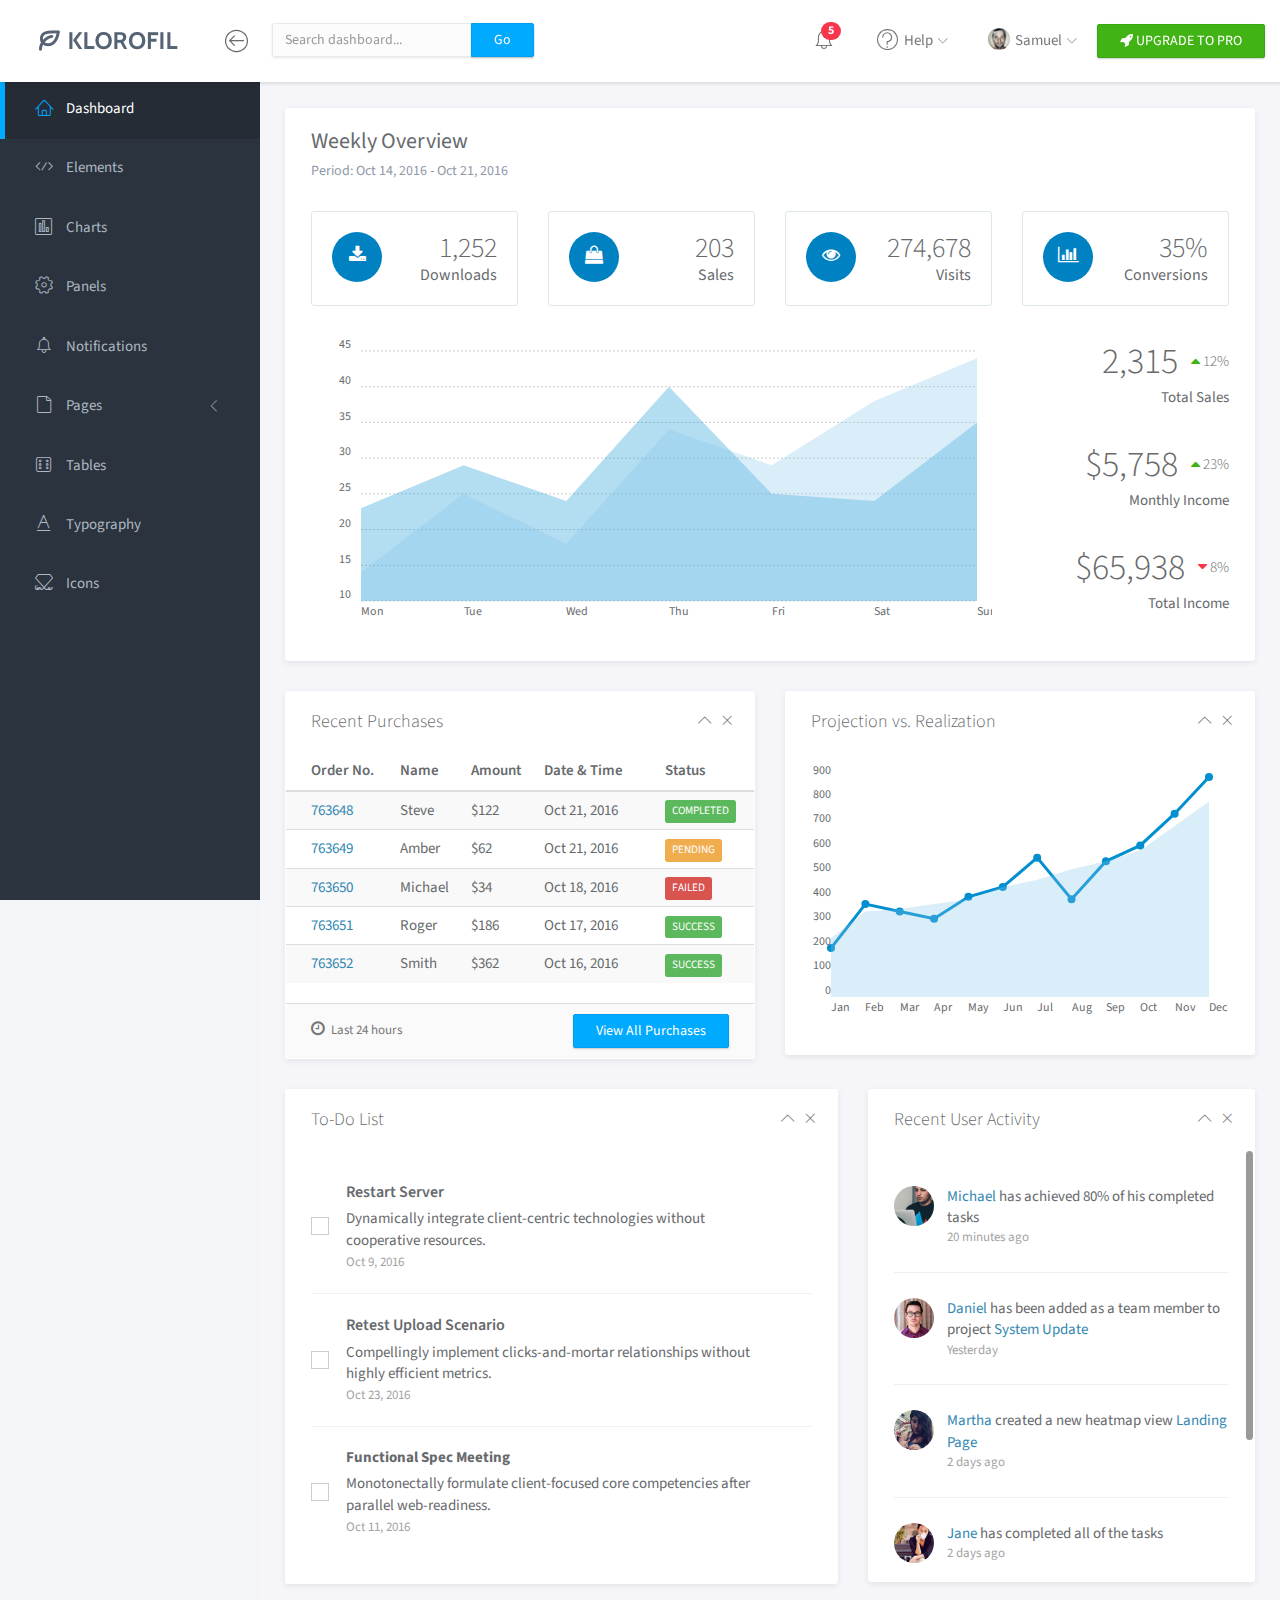
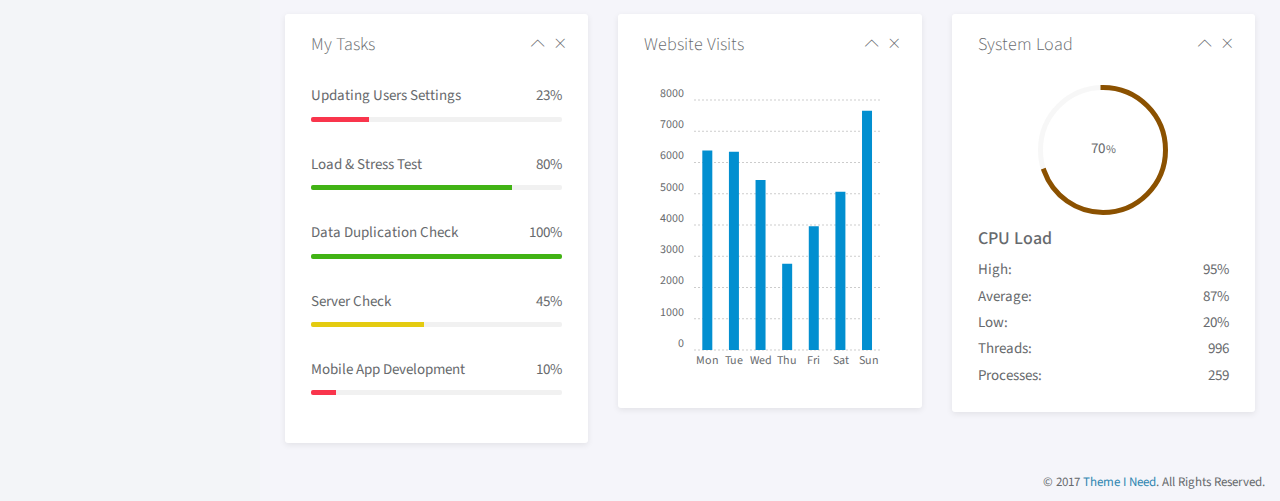
==== template/index.html @ 356d22fd "first commit" ====
<!doctype html>
<html lang="en">

<head>
	<title>Dashboard | Klorofil - Free Bootstrap Dashboard Template</title>
	<meta charset="utf-8">
	<meta http-equiv="X-UA-Compatible" content="IE=edge,chrome=1">
	<meta name="viewport" content="width=device-width, initial-scale=1.0, maximum-scale=1.0, user-scalable=0">
	<!-- VENDOR CSS -->
	<link rel="stylesheet" href="assets/vendor/bootstrap/css/bootstrap.min.css">
	<link rel="stylesheet" href="assets/vendor/font-awesome/css/font-awesome.min.css">
	<link rel="stylesheet" href="assets/vendor/linearicons/style.css">
	<link rel="stylesheet" href="assets/vendor/chartist/css/chartist-custom.css">
	<!-- MAIN CSS -->
	<link rel="stylesheet" href="assets/css/main.css">
	<!-- FOR DEMO PURPOSES ONLY. You should remove this in your project -->
	<link rel="stylesheet" href="assets/css/demo.css">
	<!-- GOOGLE FONTS -->
	<link href="https://fonts.googleapis.com/css?family=Source+Sans+Pro:300,400,600,700" rel="stylesheet">
	<!-- ICONS -->
	<link rel="apple-touch-icon" sizes="76x76" href="assets/img/apple-icon.png">
	<link rel="icon" type="image/png" sizes="96x96" href="assets/img/favicon.png">
</head>

<body>
	<!-- WRAPPER -->
	<div id="wrapper">
		<!-- NAVBAR -->
		<nav class="navbar navbar-default navbar-fixed-top">
			<div class="brand">
				<a href="index.html"><img src="assets/img/logo-dark.png" alt="Klorofil Logo" class="img-responsive logo"></a>
			</div>
			<div class="container-fluid">
				<div class="navbar-btn">
					<button type="button" class="btn-toggle-fullwidth"><i class="lnr lnr-arrow-left-circle"></i></button>
				</div>
				<form class="navbar-form navbar-left">
					<div class="input-group">
						<input type="text" value="" class="form-control" placeholder="Search dashboard...">
						<span class="input-group-btn"><button type="button" class="btn btn-primary">Go</button></span>
					</div>
				</form>
				<div class="navbar-btn navbar-btn-right">
					<a class="btn btn-success update-pro" href="https://www.themeineed.com/downloads/klorofil-pro-bootstrap-admin-dashboard-template/?utm_source=klorofil&utm_medium=template&utm_campaign=KlorofilPro" title="Upgrade to Pro" target="_blank"><i class="fa fa-rocket"></i> <span>UPGRADE TO PRO</span></a>
				</div>
				<div id="navbar-menu">
					<ul class="nav navbar-nav navbar-right">
						<li class="dropdown">
							<a href="#" class="dropdown-toggle icon-menu" data-toggle="dropdown">
								<i class="lnr lnr-alarm"></i>
								<span class="badge bg-danger">5</span>
							</a>
							<ul class="dropdown-menu notifications">
								<li><a href="#" class="notification-item"><span class="dot bg-warning"></span>System space is almost full</a></li>
								<li><a href="#" class="notification-item"><span class="dot bg-danger"></span>You have 9 unfinished tasks</a></li>
								<li><a href="#" class="notification-item"><span class="dot bg-success"></span>Monthly report is available</a></li>
								<li><a href="#" class="notification-item"><span class="dot bg-warning"></span>Weekly meeting in 1 hour</a></li>
								<li><a href="#" class="notification-item"><span class="dot bg-success"></span>Your request has been approved</a></li>
								<li><a href="#" class="more">See all notifications</a></li>
							</ul>
						</li>
						<li class="dropdown">
							<a href="#" class="dropdown-toggle" data-toggle="dropdown"><i class="lnr lnr-question-circle"></i> <span>Help</span> <i class="icon-submenu lnr lnr-chevron-down"></i></a>
							<ul class="dropdown-menu">
								<li><a href="#">Basic Use</a></li>
								<li><a href="#">Working With Data</a></li>
								<li><a href="#">Security</a></li>
								<li><a href="#">Troubleshooting</a></li>
							</ul>
						</li>
						<li class="dropdown">
							<a href="#" class="dropdown-toggle" data-toggle="dropdown"><img src="assets/img/user.png" class="img-circle" alt="Avatar"> <span>Samuel</span> <i class="icon-submenu lnr lnr-chevron-down"></i></a>
							<ul class="dropdown-menu">
								<li><a href="#"><i class="lnr lnr-user"></i> <span>My Profile</span></a></li>
								<li><a href="#"><i class="lnr lnr-envelope"></i> <span>Message</span></a></li>
								<li><a href="#"><i class="lnr lnr-cog"></i> <span>Settings</span></a></li>
								<li><a href="#"><i class="lnr lnr-exit"></i> <span>Logout</span></a></li>
							</ul>
						</li>
						<!-- <li>
							<a class="update-pro" href="https://www.themeineed.com/downloads/klorofil-pro-bootstrap-admin-dashboard-template/?utm_source=klorofil&utm_medium=template&utm_campaign=KlorofilPro" title="Upgrade to Pro" target="_blank"><i class="fa fa-rocket"></i> <span>UPGRADE TO PRO</span></a>
						</li> -->
					</ul>
				</div>
			</div>
		</nav>
		<!-- END NAVBAR -->
		<!-- LEFT SIDEBAR -->
		<div id="sidebar-nav" class="sidebar">
			<div class="sidebar-scroll">
				<nav>
					<ul class="nav">
						<li><a href="index.html" class="active"><i class="lnr lnr-home"></i> <span>Dashboard</span></a></li>
						<li><a href="elements.html" class=""><i class="lnr lnr-code"></i> <span>Elements</span></a></li>
						<li><a href="charts.html" class=""><i class="lnr lnr-chart-bars"></i> <span>Charts</span></a></li>
						<li><a href="panels.html" class=""><i class="lnr lnr-cog"></i> <span>Panels</span></a></li>
						<li><a href="notifications.html" class=""><i class="lnr lnr-alarm"></i> <span>Notifications</span></a></li>
						<li>
							<a href="#subPages" data-toggle="collapse" class="collapsed"><i class="lnr lnr-file-empty"></i> <span>Pages</span> <i class="icon-submenu lnr lnr-chevron-left"></i></a>
							<div id="subPages" class="collapse ">
								<ul class="nav">
									<li><a href="page-profile.html" class="">Profile</a></li>
									<li><a href="page-login.html" class="">Login</a></li>
									<li><a href="page-lockscreen.html" class="">Lockscreen</a></li>
								</ul>
							</div>
						</li>
						<li><a href="tables.html" class=""><i class="lnr lnr-dice"></i> <span>Tables</span></a></li>
						<li><a href="typography.html" class=""><i class="lnr lnr-text-format"></i> <span>Typography</span></a></li>
						<li><a href="icons.html" class=""><i class="lnr lnr-linearicons"></i> <span>Icons</span></a></li>
					</ul>
				</nav>
			</div>
		</div>
		<!-- END LEFT SIDEBAR -->
		<!-- MAIN -->
		<div class="main">
			<!-- MAIN CONTENT -->
			<div class="main-content">
				<div class="container-fluid">
					<!-- OVERVIEW -->
					<div class="panel panel-headline">
						<div class="panel-heading">
							<h3 class="panel-title">Weekly Overview</h3>
							<p class="panel-subtitle">Period: Oct 14, 2016 - Oct 21, 2016</p>
						</div>
						<div class="panel-body">
							<div class="row">
								<div class="col-md-3">
									<div class="metric">
										<span class="icon"><i class="fa fa-download"></i></span>
										<p>
											<span class="number">1,252</span>
											<span class="title">Downloads</span>
										</p>
									</div>
								</div>
								<div class="col-md-3">
									<div class="metric">
										<span class="icon"><i class="fa fa-shopping-bag"></i></span>
										<p>
											<span class="number">203</span>
											<span class="title">Sales</span>
										</p>
									</div>
								</div>
								<div class="col-md-3">
									<div class="metric">
										<span class="icon"><i class="fa fa-eye"></i></span>
										<p>
											<span class="number">274,678</span>
											<span class="title">Visits</span>
										</p>
									</div>
								</div>
								<div class="col-md-3">
									<div class="metric">
										<span class="icon"><i class="fa fa-bar-chart"></i></span>
										<p>
											<span class="number">35%</span>
											<span class="title">Conversions</span>
										</p>
									</div>
								</div>
							</div>
							<div class="row">
								<div class="col-md-9">
									<div id="headline-chart" class="ct-chart"></div>
								</div>
								<div class="col-md-3">
									<div class="weekly-summary text-right">
										<span class="number">2,315</span> <span class="percentage"><i class="fa fa-caret-up text-success"></i> 12%</span>
										<span class="info-label">Total Sales</span>
									</div>
									<div class="weekly-summary text-right">
										<span class="number">$5,758</span> <span class="percentage"><i class="fa fa-caret-up text-success"></i> 23%</span>
										<span class="info-label">Monthly Income</span>
									</div>
									<div class="weekly-summary text-right">
										<span class="number">$65,938</span> <span class="percentage"><i class="fa fa-caret-down text-danger"></i> 8%</span>
										<span class="info-label">Total Income</span>
									</div>
								</div>
							</div>
						</div>
					</div>
					<!-- END OVERVIEW -->
					<div class="row">
						<div class="col-md-6">
							<!-- RECENT PURCHASES -->
							<div class="panel">
								<div class="panel-heading">
									<h3 class="panel-title">Recent Purchases</h3>
									<div class="right">
										<button type="button" class="btn-toggle-collapse"><i class="lnr lnr-chevron-up"></i></button>
										<button type="button" class="btn-remove"><i class="lnr lnr-cross"></i></button>
									</div>
								</div>
								<div class="panel-body no-padding">
									<table class="table table-striped">
										<thead>
											<tr>
												<th>Order No.</th>
												<th>Name</th>
												<th>Amount</th>
												<th>Date &amp; Time</th>
												<th>Status</th>
											</tr>
										</thead>
										<tbody>
											<tr>
												<td><a href="#">763648</a></td>
												<td>Steve</td>
												<td>$122</td>
												<td>Oct 21, 2016</td>
												<td><span class="label label-success">COMPLETED</span></td>
											</tr>
											<tr>
												<td><a href="#">763649</a></td>
												<td>Amber</td>
												<td>$62</td>
												<td>Oct 21, 2016</td>
												<td><span class="label label-warning">PENDING</span></td>
											</tr>
											<tr>
												<td><a href="#">763650</a></td>
												<td>Michael</td>
												<td>$34</td>
												<td>Oct 18, 2016</td>
												<td><span class="label label-danger">FAILED</span></td>
											</tr>
											<tr>
												<td><a href="#">763651</a></td>
												<td>Roger</td>
												<td>$186</td>
												<td>Oct 17, 2016</td>
												<td><span class="label label-success">SUCCESS</span></td>
											</tr>
											<tr>
												<td><a href="#">763652</a></td>
												<td>Smith</td>
												<td>$362</td>
												<td>Oct 16, 2016</td>
												<td><span class="label label-success">SUCCESS</span></td>
											</tr>
										</tbody>
									</table>
								</div>
								<div class="panel-footer">
									<div class="row">
										<div class="col-md-6"><span class="panel-note"><i class="fa fa-clock-o"></i> Last 24 hours</span></div>
										<div class="col-md-6 text-right"><a href="#" class="btn btn-primary">View All Purchases</a></div>
									</div>
								</div>
							</div>
							<!-- END RECENT PURCHASES -->
						</div>
						<div class="col-md-6">
							<!-- MULTI CHARTS -->
							<div class="panel">
								<div class="panel-heading">
									<h3 class="panel-title">Projection vs. Realization</h3>
									<div class="right">
										<button type="button" class="btn-toggle-collapse"><i class="lnr lnr-chevron-up"></i></button>
										<button type="button" class="btn-remove"><i class="lnr lnr-cross"></i></button>
									</div>
								</div>
								<div class="panel-body">
									<div id="visits-trends-chart" class="ct-chart"></div>
								</div>
							</div>
							<!-- END MULTI CHARTS -->
						</div>
					</div>
					<div class="row">
						<div class="col-md-7">
							<!-- TODO LIST -->
							<div class="panel">
								<div class="panel-heading">
									<h3 class="panel-title">To-Do List</h3>
									<div class="right">
										<button type="button" class="btn-toggle-collapse"><i class="lnr lnr-chevron-up"></i></button>
										<button type="button" class="btn-remove"><i class="lnr lnr-cross"></i></button>
									</div>
								</div>
								<div class="panel-body">
									<ul class="list-unstyled todo-list">
										<li>
											<label class="control-inline fancy-checkbox">
												<input type="checkbox"><span></span>
											</label>
											<p>
												<span class="title">Restart Server</span>
												<span class="short-description">Dynamically integrate client-centric technologies without cooperative resources.</span>
												<span class="date">Oct 9, 2016</span>
											</p>
											<div class="controls">
												<a href="#"><i class="icon-software icon-software-pencil"></i></a> <a href="#"><i class="icon-arrows icon-arrows-circle-remove"></i></a>
											</div>
										</li>
										<li>
											<label class="control-inline fancy-checkbox">
												<input type="checkbox"><span></span>
											</label>
											<p>
												<span class="title">Retest Upload Scenario</span>
												<span class="short-description">Compellingly implement clicks-and-mortar relationships without highly efficient metrics.</span>
												<span class="date">Oct 23, 2016</span>
											</p>
											<div class="controls">
												<a href="#"><i class="icon-software icon-software-pencil"></i></a> <a href="#"><i class="icon-arrows icon-arrows-circle-remove"></i></a>
											</div>
										</li>
										<li>
											<label class="control-inline fancy-checkbox">
												<input type="checkbox"><span></span>
											</label>
											<p>
												<strong>Functional Spec Meeting</strong>
												<span class="short-description">Monotonectally formulate client-focused core competencies after parallel web-readiness.</span>
												<span class="date">Oct 11, 2016</span>
											</p>
											<div class="controls">
												<a href="#"><i class="icon-software icon-software-pencil"></i></a> <a href="#"><i class="icon-arrows icon-arrows-circle-remove"></i></a>
											</div>
										</li>
									</ul>
								</div>
							</div>
							<!-- END TODO LIST -->
						</div>
						<div class="col-md-5">
							<!-- TIMELINE -->
							<div class="panel panel-scrolling">
								<div class="panel-heading">
									<h3 class="panel-title">Recent User Activity</h3>
									<div class="right">
										<button type="button" class="btn-toggle-collapse"><i class="lnr lnr-chevron-up"></i></button>
										<button type="button" class="btn-remove"><i class="lnr lnr-cross"></i></button>
									</div>
								</div>
								<div class="panel-body">
									<ul class="list-unstyled activity-list">
										<li>
											<img src="assets/img/user1.png" alt="Avatar" class="img-circle pull-left avatar">
											<p><a href="#">Michael</a> has achieved 80% of his completed tasks <span class="timestamp">20 minutes ago</span></p>
										</li>
										<li>
											<img src="assets/img/user2.png" alt="Avatar" class="img-circle pull-left avatar">
											<p><a href="#">Daniel</a> has been added as a team member to project <a href="#">System Update</a> <span class="timestamp">Yesterday</span></p>
										</li>
										<li>
											<img src="assets/img/user3.png" alt="Avatar" class="img-circle pull-left avatar">
											<p><a href="#">Martha</a> created a new heatmap view <a href="#">Landing Page</a> <span class="timestamp">2 days ago</span></p>
										</li>
										<li>
											<img src="assets/img/user4.png" alt="Avatar" class="img-circle pull-left avatar">
											<p><a href="#">Jane</a> has completed all of the tasks <span class="timestamp">2 days ago</span></p>
										</li>
										<li>
											<img src="assets/img/user5.png" alt="Avatar" class="img-circle pull-left avatar">
											<p><a href="#">Jason</a> started a discussion about <a href="#">Weekly Meeting</a> <span class="timestamp">3 days ago</span></p>
										</li>
									</ul>
									<button type="button" class="btn btn-primary btn-bottom center-block">Load More</button>
								</div>
							</div>
							<!-- END TIMELINE -->
						</div>
					</div>
					<div class="row">
						<div class="col-md-4">
							<!-- TASKS -->
							<div class="panel">
								<div class="panel-heading">
									<h3 class="panel-title">My Tasks</h3>
									<div class="right">
										<button type="button" class="btn-toggle-collapse"><i class="lnr lnr-chevron-up"></i></button>
										<button type="button" class="btn-remove"><i class="lnr lnr-cross"></i></button>
									</div>
								</div>
								<div class="panel-body">
									<ul class="list-unstyled task-list">
										<li>
											<p>Updating Users Settings <span class="label-percent">23%</span></p>
											<div class="progress progress-xs">
												<div class="progress-bar progress-bar-danger" role="progressbar" aria-valuenow="23" aria-valuemin="0" aria-valuemax="100" style="width:23%">
													<span class="sr-only">23% Complete</span>
												</div>
											</div>
										</li>
										<li>
											<p>Load &amp; Stress Test <span class="label-percent">80%</span></p>
											<div class="progress progress-xs">
												<div class="progress-bar progress-bar-success" role="progressbar" aria-valuenow="80" aria-valuemin="0" aria-valuemax="100" style="width: 80%">
													<span class="sr-only">80% Complete</span>
												</div>
											</div>
										</li>
										<li>
											<p>Data Duplication Check <span class="label-percent">100%</span></p>
											<div class="progress progress-xs">
												<div class="progress-bar progress-bar-success" role="progressbar" aria-valuenow="100" aria-valuemin="0" aria-valuemax="100" style="width: 100%">
													<span class="sr-only">Success</span>
												</div>
											</div>
										</li>
										<li>
											<p>Server Check <span class="label-percent">45%</span></p>
											<div class="progress progress-xs">
												<div class="progress-bar progress-bar-warning" role="progressbar" aria-valuenow="45" aria-valuemin="0" aria-valuemax="100" style="width: 45%">
													<span class="sr-only">45% Complete</span>
												</div>
											</div>
										</li>
										<li>
											<p>Mobile App Development <span class="label-percent">10%</span></p>
											<div class="progress progress-xs">
												<div class="progress-bar progress-bar-danger" role="progressbar" aria-valuenow="10" aria-valuemin="0" aria-valuemax="100" style="width: 10%">
													<span class="sr-only">10% Complete</span>
												</div>
											</div>
										</li>
									</ul>
								</div>
							</div>
							<!-- END TASKS -->
						</div>
						<div class="col-md-4">
							<!-- VISIT CHART -->
							<div class="panel">
								<div class="panel-heading">
									<h3 class="panel-title">Website Visits</h3>
									<div class="right">
										<button type="button" class="btn-toggle-collapse"><i class="lnr lnr-chevron-up"></i></button>
										<button type="button" class="btn-remove"><i class="lnr lnr-cross"></i></button>
									</div>
								</div>
								<div class="panel-body">
									<div id="visits-chart" class="ct-chart"></div>
								</div>
							</div>
							<!-- END VISIT CHART -->
						</div>
						<div class="col-md-4">
							<!-- REALTIME CHART -->
							<div class="panel">
								<div class="panel-heading">
									<h3 class="panel-title">System Load</h3>
									<div class="right">
										<button type="button" class="btn-toggle-collapse"><i class="lnr lnr-chevron-up"></i></button>
										<button type="button" class="btn-remove"><i class="lnr lnr-cross"></i></button>
									</div>
								</div>
								<div class="panel-body">
									<div id="system-load" class="easy-pie-chart" data-percent="70">
										<span class="percent">70</span>
									</div>
									<h4>CPU Load</h4>
									<ul class="list-unstyled list-justify">
										<li>High: <span>95%</span></li>
										<li>Average: <span>87%</span></li>
										<li>Low: <span>20%</span></li>
										<li>Threads: <span>996</span></li>
										<li>Processes: <span>259</span></li>
									</ul>
								</div>
							</div>
							<!-- END REALTIME CHART -->
						</div>
					</div>
				</div>
			</div>
			<!-- END MAIN CONTENT -->
		</div>
		<!-- END MAIN -->
		<div class="clearfix"></div>
		<footer>
			<div class="container-fluid">
				<p class="copyright">&copy; 2017 <a href="https://www.themeineed.com" target="_blank">Theme I Need</a>. All Rights Reserved.</p>
			</div>
		</footer>
	</div>
	<!-- END WRAPPER -->
	<!-- Javascript -->
	<script src="assets/vendor/jquery/jquery.min.js"></script>
	<script src="assets/vendor/bootstrap/js/bootstrap.min.js"></script>
	<script src="assets/vendor/jquery-slimscroll/jquery.slimscroll.min.js"></script>
	<script src="assets/vendor/jquery.easy-pie-chart/jquery.easypiechart.min.js"></script>
	<script src="assets/vendor/chartist/js/chartist.min.js"></script>
	<script src="assets/scripts/klorofil-common.js"></script>
	<script>
	$(function() {
		var data, options;

		// headline charts
		data = {
			labels: ['Mon', 'Tue', 'Wed', 'Thu', 'Fri', 'Sat', 'Sun'],
			series: [
				[23, 29, 24, 40, 25, 24, 35],
				[14, 25, 18, 34, 29, 38, 44],
			]
		};

		options = {
			height: 300,
			showArea: true,
			showLine: false,
			showPoint: false,
			fullWidth: true,
			axisX: {
				showGrid: false
			},
			lineSmooth: false,
		};

		new Chartist.Line('#headline-chart', data, options);


		// visits trend charts
		data = {
			labels: ['Jan', 'Feb', 'Mar', 'Apr', 'May', 'Jun', 'Jul', 'Aug', 'Sep', 'Oct', 'Nov', 'Dec'],
			series: [{
				name: 'series-real',
				data: [200, 380, 350, 320, 410, 450, 570, 400, 555, 620, 750, 900],
			}, {
				name: 'series-projection',
				data: [240, 350, 360, 380, 400, 450, 480, 523, 555, 600, 700, 800],
			}]
		};

		options = {
			fullWidth: true,
			lineSmooth: false,
			height: "270px",
			low: 0,
			high: 'auto',
			series: {
				'series-projection': {
					showArea: true,
					showPoint: false,
					showLine: false
				},
			},
			axisX: {
				showGrid: false,

			},
			axisY: {
				showGrid: false,
				onlyInteger: true,
				offset: 0,
			},
			chartPadding: {
				left: 20,
				right: 20
			}
		};

		new Chartist.Line('#visits-trends-chart', data, options);


		// visits chart
		data = {
			labels: ['Mon', 'Tue', 'Wed', 'Thu', 'Fri', 'Sat', 'Sun'],
			series: [
				[6384, 6342, 5437, 2764, 3958, 5068, 7654]
			]
		};

		options = {
			height: 300,
			axisX: {
				showGrid: false
			},
		};

		new Chartist.Bar('#visits-chart', data, options);


		// real-time pie chart
		var sysLoad = $('#system-load').easyPieChart({
			size: 130,
			barColor: function(percent) {
				return "rgb(" + Math.round(200 * percent / 100) + ", " + Math.round(200 * (1.1 - percent / 100)) + ", 0)";
			},
			trackColor: 'rgba(245, 245, 245, 0.8)',
			scaleColor: false,
			lineWidth: 5,
			lineCap: "square",
			animate: 800
		});

		var updateInterval = 3000; // in milliseconds

		setInterval(function() {
			var randomVal;
			randomVal = getRandomInt(0, 100);

			sysLoad.data('easyPieChart').update(randomVal);
			sysLoad.find('.percent').text(randomVal);
		}, updateInterval);

		function getRandomInt(min, max) {
			return Math.floor(Math.random() * (max - min + 1)) + min;
		}

	});
	</script>
</body>

</html>
---- template/assets/vendor/linearicons/style.css ----
@font-face {
	font-family: 'Linearicons-Free';
	src:url('fonts/Linearicons-Free.eot?w118d');
	src:url('fonts/Linearicons-Free.eot?#iefixw118d') format('embedded-opentype'),
		url('fonts/Linearicons-Free.woff2?w118d') format('woff2'),
		url('fonts/Linearicons-Free.woff?w118d') format('woff'),
		url('fonts/Linearicons-Free.ttf?w118d') format('truetype'),
		url('fonts/Linearicons-Free.svg?w118d#Linearicons-Free') format('svg');
	font-weight: normal;
	font-style: normal;
}

.lnr {
	font-family: 'Linearicons-Free';
	speak: none;
	font-style: normal;
	font-weight: normal;
	font-variant: normal;
	text-transform: none;
	line-height: 1;

	/* Better Font Rendering =========== */
	-webkit-font-smoothing: antialiased;
	-moz-osx-font-smoothing: grayscale;
}

.lnr-home:before {
	content: "\e800";
}
.lnr-apartment:before {
	content: "\e801";
}
.lnr-pencil:before {
	content: "\e802";
}
.lnr-magic-wand:before {
	content: "\e803";
}
.lnr-drop:before {
	content: "\e804";
}
.lnr-lighter:before {
	content: "\e805";
}
.lnr-poop:before {
	content: "\e806";
}
.lnr-sun:before {
	content: "\e807";
}
.lnr-moon:before {
	content: "\e808";
}
.lnr-cloud:before {
	content: "\e809";
}
.lnr-cloud-upload:before {
	content: "\e80a";
}
.lnr-cloud-download:before {
	content: "\e80b";
}
.lnr-cloud-sync:before {
	content: "\e80c";
}
.lnr-cloud-check:before {
	content: "\e80d";
}
.lnr-database:before {
	content: "\e80e";
}
.lnr-lock:before {
	content: "\e80f";
}
.lnr-cog:before {
	content: "\e810";
}
.lnr-trash:before {
	content: "\e811";
}
.lnr-dice:before {
	content: "\e812";
}
.lnr-heart:before {
	content: "\e813";
}
.lnr-star:before {
	content: "\e814";
}
.lnr-star-half:before {
	content: "\e815";
}
.lnr-star-empty:before {
	content: "\e816";
}
.lnr-flag:before {
	content: "\e817";
}
.lnr-envelope:before {
	content: "\e818";
}
.lnr-paperclip:before {
	content: "\e819";
}
.lnr-inbox:before {
	content: "\e81a";
}
.lnr-eye:before {
	content: "\e81b";
}
.lnr-printer:before {
	content: "\e81c";
}
.lnr-file-empty:before {
	content: "\e81d";
}
.lnr-file-add:before {
	content: "\e81e";
}
.lnr-enter:before {
	content: "\e81f";
}
.lnr-exit:before {
	content: "\e820";
}
.lnr-graduation-hat:before {
	content: "\e821";
}
.lnr-license:before {
	content: "\e822";
}
.lnr-music-note:before {
	content: "\e823";
}
.lnr-film-play:before {
	content: "\e824";
}
.lnr-camera-video:before {
	content: "\e825";
}
.lnr-camera:before {
	content: "\e826";
}
.lnr-picture:before {
	content: "\e827";
}
.lnr-book:before {
	content: "\e828";
}
.lnr-bookmark:before {
	content: "\e829";
}
.lnr-user:before {
	content: "\e82a";
}
.lnr-users:before {
	content: "\e82b";
}
.lnr-shirt:before {
	content: "\e82c";
}
.lnr-store:before {
	content: "\e82d";
}
.lnr-cart:before {
	content: "\e82e";
}
.lnr-tag:before {
	content: "\e82f";
}
.lnr-phone-handset:before {
	content: "\e830";
}
.lnr-phone:before {
	content: "\e831";
}
.lnr-pushpin:before {
	content: "\e832";
}
.lnr-map-marker:before {
	content: "\e833";
}
.lnr-map:before {
	content: "\e834";
}
.lnr-location:before {
	content: "\e835";
}
.lnr-calendar-full:before {
	content: "\e836";
}
.lnr-keyboard:before {
	content: "\e837";
}
.lnr-spell-check:before {
	content: "\e838";
}
.lnr-screen:before {
	content: "\e839";
}
.lnr-smartphone:before {
	content: "\e83a";
}
.lnr-tablet:before {
	content: "\e83b";
}
.lnr-laptop:before {
	content: "\e83c";
}
.lnr-laptop-phone:before {
	content: "\e83d";
}
.lnr-power-switch:before {
	content: "\e83e";
}
.lnr-bubble:before {
	content: "\e83f";
}
.lnr-heart-pulse:before {
	content: "\e840";
}
.lnr-construction:before {
	content: "\e841";
}
.lnr-pie-chart:before {
	content: "\e842";
}
.lnr-chart-bars:before {
	content: "\e843";
}
.lnr-gift:before {
	content: "\e844";
}
.lnr-diamond:before {
	content: "\e845";
}
.lnr-linearicons:before {
	content: "\e846";
}
.lnr-dinner:before {
	content: "\e847";
}
.lnr-coffee-cup:before {
	content: "\e848";
}
.lnr-leaf:before {
	content: "\e849";
}
.lnr-paw:before {
	content: "\e84a";
}
.lnr-rocket:before {
	content: "\e84b";
}
.lnr-briefcase:before {
	content: "\e84c";
}
.lnr-bus:before {
	content: "\e84d";
}
.lnr-car:before {
	content: "\e84e";
}
.lnr-train:before {
	content: "\e84f";
}
.lnr-bicycle:before {
	content: "\e850";
}
.lnr-wheelchair:before {
	content: "\e851";
}
.lnr-select:before {
	content: "\e852";
}
.lnr-earth:before {
	content: "\e853";
}
.lnr-smile:before {
	content: "\e854";
}
.lnr-sad:before {
	content: "\e855";
}
.lnr-neutral:before {
	content: "\e856";
}
.lnr-mustache:before {
	content: "\e857";
}
.lnr-alarm:before {
	content: "\e858";
}
.lnr-bullhorn:before {
	content: "\e859";
}
.lnr-volume-high:before {
	content: "\e85a";
}
.lnr-volume-medium:before {
	content: "\e85b";
}
.lnr-volume-low:before {
	content: "\e85c";
}
.lnr-volume:before {
	content: "\e85d";
}
.lnr-mic:before {
	content: "\e85e";
}
.lnr-hourglass:before {
	content: "\e85f";
}
.lnr-undo:before {
	content: "\e860";
}
.lnr-redo:before {
	content: "\e861";
}
.lnr-sync:before {
	content: "\e862";
}
.lnr-history:before {
	content: "\e863";
}
.lnr-clock:before {
	content: "\e864";
}
.lnr-download:before {
	content: "\e865";
}
.lnr-upload:before {
	content: "\e866";
}
.lnr-enter-down:before {
	content: "\e867";
}
.lnr-exit-up:before {
	content: "\e868";
}
.lnr-bug:before {
	content: "\e869";
}
.lnr-code:before {
	content: "\e86a";
}
.lnr-link:before {
	content: "\e86b";
}
.lnr-unlink:before {
	content: "\e86c";
}
.lnr-thumbs-up:before {
	content: "\e86d";
}
.lnr-thumbs-down:before {
	content: "\e86e";
}
.lnr-magnifier:before {
	content: "\e86f";
}
.lnr-cross:before {
	content: "\e870";
}
.lnr-menu:before {
	content: "\e871";
}
.lnr-list:before {
	content: "\e872";
}
.lnr-chevron-up:before {
	content: "\e873";
}
.lnr-chevron-down:before {
	content: "\e874";
}
.lnr-chevron-left:before {
	content: "\e875";
}
.lnr-chevron-right:before {
	content: "\e876";
}
.lnr-arrow-up:before {
	content: "\e877";
}
.lnr-arrow-down:before {
	content: "\e878";
}
.lnr-arrow-left:before {
	content: "\e879";
}
.lnr-arrow-right:before {
	content: "\e87a";
}
.lnr-move:before {
	content: "\e87b";
}
.lnr-warning:before {
	content: "\e87c";
}
.lnr-question-circle:before {
	content: "\e87d";
}
.lnr-menu-circle:before {
	content: "\e87e";
}
.lnr-checkmark-circle:before {
	content: "\e87f";
}
.lnr-cross-circle:before {
	content: "\e880";
}
.lnr-plus-circle:before {
	content: "\e881";
}
.lnr-circle-minus:before {
	content: "\e882";
}
.lnr-arrow-up-circle:before {
	content: "\e883";
}
.lnr-arrow-down-circle:before {
	content: "\e884";
}
.lnr-arrow-left-circle:before {
	content: "\e885";
}
.lnr-arrow-right-circle:before {
	content: "\e886";
}
.lnr-chevron-up-circle:before {
	content: "\e887";
}
.lnr-chevron-down-circle:before {
	content: "\e888";
}
.lnr-chevron-left-circle:before {
	content: "\e889";
}
.lnr-chevron-right-circle:before {
	content: "\e88a";
}
.lnr-crop:before {
	content: "\e88b";
}
.lnr-frame-expand:before {
	content: "\e88c";
}
.lnr-frame-contract:before {
	content: "\e88d";
}
.lnr-layers:before {
	content: "\e88e";
}
.lnr-funnel:before {
	content: "\e88f";
}
.lnr-text-format:before {
	content: "\e890";
}
.lnr-text-format-remove:before {
	content: "\e891";
}
.lnr-text-size:before {
	content: "\e892";
}
.lnr-bold:before {
	content: "\e893";
}
.lnr-italic:before {
	content: "\e894";
}
.lnr-underline:before {
	content: "\e895";
}
.lnr-strikethrough:before {
	content: "\e896";
}
.lnr-highlight:before {
	content: "\e897";
}
.lnr-text-align-left:before {
	content: "\e898";
}
.lnr-text-align-center:before {
	content: "\e899";
}
.lnr-text-align-right:before {
	content: "\e89a";
}
.lnr-text-align-justify:before {
	content: "\e89b";
}
.lnr-line-spacing:before {
	content: "\e89c";
}
.lnr-indent-increase:before {
	content: "\e89d";
}
.lnr-indent-decrease:before {
	content: "\e89e";
}
.lnr-pilcrow:before {
	content: "\e89f";
}
.lnr-direction-ltr:before {
	content: "\e8a0";
}
.lnr-direction-rtl:before {
	content: "\e8a1";
}
.lnr-page-break:before {
	content: "\e8a2";
}
.lnr-sort-alpha-asc:before {
	content: "\e8a3";
}
.lnr-sort-amount-asc:before {
	content: "\e8a4";
}
.lnr-hand:before {
	content: "\e8a5";
}
.lnr-pointer-up:before {
	content: "\e8a6";
}
.lnr-pointer-right:before {
	content: "\e8a7";
}
.lnr-pointer-down:before {
	content: "\e8a8";
}
.lnr-pointer-left:before {
	content: "\e8a9";
}
---- template/assets/vendor/chartist/css/chartist-custom.css ----
.ct-label {
  fill: #676a6d;
  color: #676a6d;
  font-size: 1.2rem;
  line-height: 1; }

.ct-chart-line .ct-label,
.ct-chart-bar .ct-label {
  display: block;
  display: -webkit-box;
  display: -moz-box;
  display: -ms-flexbox;
  display: -webkit-flex;
  display: flex; }

.ct-chart-pie .ct-label,
.ct-chart-donut .ct-label {
  dominant-baseline: central; }

.ct-label.ct-horizontal.ct-start {
  -webkit-box-align: flex-end;
  -webkit-align-items: flex-end;
  -ms-flex-align: flex-end;
  align-items: flex-end;
  -webkit-box-pack: flex-start;
  -webkit-justify-content: flex-start;
  -ms-flex-pack: flex-start;
  justify-content: flex-start;
  text-align: left;
  text-anchor: start; }

.ct-label.ct-horizontal.ct-end {
  -webkit-box-align: flex-start;
  -webkit-align-items: flex-start;
  -ms-flex-align: flex-start;
  align-items: flex-start;
  -webkit-box-pack: flex-start;
  -webkit-justify-content: flex-start;
  -ms-flex-pack: flex-start;
  justify-content: flex-start;
  text-align: left;
  text-anchor: start; }

.ct-label.ct-vertical.ct-start {
  -webkit-box-align: flex-end;
  -webkit-align-items: flex-end;
  -ms-flex-align: flex-end;
  align-items: flex-end;
  -webkit-box-pack: flex-end;
  -webkit-justify-content: flex-end;
  -ms-flex-pack: flex-end;
  justify-content: flex-end;
  text-align: right;
  text-anchor: end; }

.ct-label.ct-vertical.ct-end {
  -webkit-box-align: flex-end;
  -webkit-align-items: flex-end;
  -ms-flex-align: flex-end;
  align-items: flex-end;
  -webkit-box-pack: flex-start;
  -webkit-justify-content: flex-start;
  -ms-flex-pack: flex-start;
  justify-content: flex-start;
  text-align: left;
  text-anchor: start; }

.ct-chart-bar .ct-label.ct-horizontal.ct-start {
  -webkit-box-align: flex-end;
  -webkit-align-items: flex-end;
  -ms-flex-align: flex-end;
  align-items: flex-end;
  -webkit-box-pack: center;
  -webkit-justify-content: center;
  -ms-flex-pack: center;
  justify-content: center;
  text-align: center;
  text-anchor: start; }

.ct-chart-bar .ct-label.ct-horizontal.ct-end {
  -webkit-box-align: flex-start;
  -webkit-align-items: flex-start;
  -ms-flex-align: flex-start;
  align-items: flex-start;
  -webkit-box-pack: center;
  -webkit-justify-content: center;
  -ms-flex-pack: center;
  justify-content: center;
  text-align: center;
  text-anchor: start; }

.ct-chart-bar.ct-horizontal-bars .ct-label.ct-horizontal.ct-start {
  -webkit-box-align: flex-end;
  -webkit-align-items: flex-end;
  -ms-flex-align: flex-end;
  align-items: flex-end;
  -webkit-box-pack: flex-start;
  -webkit-justify-content: flex-start;
  -ms-flex-pack: flex-start;
  justify-content: flex-start;
  text-align: left;
  text-anchor: start; }

.ct-chart-bar.ct-horizontal-bars .ct-label.ct-horizontal.ct-end {
  -webkit-box-align: flex-start;
  -webkit-align-items: flex-start;
  -ms-flex-align: flex-start;
  align-items: flex-start;
  -webkit-box-pack: flex-start;
  -webkit-justify-content: flex-start;
  -ms-flex-pack: flex-start;
  justify-content: flex-start;
  text-align: left;
  text-anchor: start; }

.ct-chart-bar.ct-horizontal-bars .ct-label.ct-vertical.ct-start {
  -webkit-box-align: center;
  -webkit-align-items: center;
  -ms-flex-align: center;
  align-items: center;
  -webkit-box-pack: flex-end;
  -webkit-justify-content: flex-end;
  -ms-flex-pack: flex-end;
  justify-content: flex-end;
  text-align: right;
  text-anchor: end; }

.ct-chart-bar.ct-horizontal-bars .ct-label.ct-vertical.ct-end {
  -webkit-box-align: center;
  -webkit-align-items: center;
  -ms-flex-align: center;
  align-items: center;
  -webkit-box-pack: flex-start;
  -webkit-justify-content: flex-start;
  -ms-flex-pack: flex-start;
  justify-content: flex-start;
  text-align: left;
  text-anchor: end; }

.ct-grid {
  stroke: rgba(0, 0, 0, 0.2);
  stroke-width: 1px;
  stroke-dasharray: 2px; }

.ct-grid-background {
  fill: none; }

.ct-point {
  stroke-width: 8px;
  stroke-linecap: round; }

.ct-line {
  fill: none;
  stroke-width: 3px; }

.ct-area {
  stroke: none;
  fill-opacity: 0.3; }

.ct-bar {
  fill: none;
  stroke-width: 10px; }

.ct-slice-donut {
  fill: none;
  stroke-width: 60px; }

.ct-series-a .ct-point, .ct-series-a .ct-line, .ct-series-a .ct-bar, .ct-series-a .ct-slice-donut {
  stroke: #028fd0; }

.ct-series-a .ct-slice-pie, .ct-series-a .ct-area {
  fill: #028fd0; }

.ct-series-b .ct-point, .ct-series-b .ct-line, .ct-series-b .ct-bar, .ct-series-b .ct-slice-donut {
  stroke: #83c6ea; }

.ct-series-b .ct-slice-pie, .ct-series-b .ct-area {
  fill: #83c6ea; }

.ct-series-c .ct-point, .ct-series-c .ct-line, .ct-series-c .ct-bar, .ct-series-c .ct-slice-donut {
  stroke: #f4c63d; }

.ct-series-c .ct-slice-pie, .ct-series-c .ct-area {
  fill: #f4c63d; }

.ct-series-d .ct-point, .ct-series-d .ct-line, .ct-series-d .ct-bar, .ct-series-d .ct-slice-donut {
  stroke: #d17905; }

.ct-series-d .ct-slice-pie, .ct-series-d .ct-area {
  fill: #d17905; }

.ct-series-e .ct-point, .ct-series-e .ct-line, .ct-series-e .ct-bar, .ct-series-e .ct-slice-donut {
  stroke: #453d3f; }

.ct-series-e .ct-slice-pie, .ct-series-e .ct-area {
  fill: #453d3f; }

.ct-series-f .ct-point, .ct-series-f .ct-line, .ct-series-f .ct-bar, .ct-series-f .ct-slice-donut {
  stroke: #59922b; }

.ct-series-f .ct-slice-pie, .ct-series-f .ct-area {
  fill: #59922b; }

.ct-series-g .ct-point, .ct-series-g .ct-line, .ct-series-g .ct-bar, .ct-series-g .ct-slice-donut {
  stroke: #0544d3; }

.ct-series-g .ct-slice-pie, .ct-series-g .ct-area {
  fill: #0544d3; }

.ct-series-h .ct-point, .ct-series-h .ct-line, .ct-series-h .ct-bar, .ct-series-h .ct-slice-donut {
  stroke: #6b0392; }

.ct-series-h .ct-slice-pie, .ct-series-h .ct-area {
  fill: #6b0392; }

.ct-series-i .ct-point, .ct-series-i .ct-line, .ct-series-i .ct-bar, .ct-series-i .ct-slice-donut {
  stroke: #f05b4f; }

.ct-series-i .ct-slice-pie, .ct-series-i .ct-area {
  fill: #f05b4f; }

.ct-series-j .ct-point, .ct-series-j .ct-line, .ct-series-j .ct-bar, .ct-series-j .ct-slice-donut {
  stroke: #dda458; }

.ct-series-j .ct-slice-pie, .ct-series-j .ct-area {
  fill: #dda458; }

.ct-series-k .ct-point, .ct-series-k .ct-line, .ct-series-k .ct-bar, .ct-series-k .ct-slice-donut {
  stroke: #eacf7d; }

.ct-series-k .ct-slice-pie, .ct-series-k .ct-area {
  fill: #eacf7d; }

.ct-series-l .ct-point, .ct-series-l .ct-line, .ct-series-l .ct-bar, .ct-series-l .ct-slice-donut {
  stroke: #86797d; }

.ct-series-l .ct-slice-pie, .ct-series-l .ct-area {
  fill: #86797d; }

.ct-series-m .ct-point, .ct-series-m .ct-line, .ct-series-m .ct-bar, .ct-series-m .ct-slice-donut {
  stroke: #b2c326; }

.ct-series-m .ct-slice-pie, .ct-series-m .ct-area {
  fill: #b2c326; }

.ct-series-n .ct-point, .ct-series-n .ct-line, .ct-series-n .ct-bar, .ct-series-n .ct-slice-donut {
  stroke: #6188e2; }

.ct-series-n .ct-slice-pie, .ct-series-n .ct-area {
  fill: #6188e2; }

.ct-series-o .ct-point, .ct-series-o .ct-line, .ct-series-o .ct-bar, .ct-series-o .ct-slice-donut {
  stroke: #a748ca; }

.ct-series-o .ct-slice-pie, .ct-series-o .ct-area {
  fill: #a748ca; }

.ct-square {
  display: block;
  position: relative;
  width: 100%; }
  .ct-square:before {
    display: block;
    float: left;
    content: "";
    width: 0;
    height: 0;
    padding-bottom: 100%; }
  .ct-square:after {
    content: "";
    display: table;
    clear: both; }
  .ct-square > svg {
    display: block;
    position: absolute;
    top: 0;
    left: 0; }

.ct-minor-second {
  display: block;
  position: relative;
  width: 100%; }
  .ct-minor-second:before {
    display: block;
    float: left;
    content: "";
    width: 0;
    height: 0;
    padding-bottom: 93.75%; }
  .ct-minor-second:after {
    content: "";
    display: table;
    clear: both; }
  .ct-minor-second > svg {
    display: block;
    position: absolute;
    top: 0;
    left: 0; }

.ct-major-second {
  display: block;
  position: relative;
  width: 100%; }
  .ct-major-second:before {
    display: block;
    float: left;
    content: "";
    width: 0;
    height: 0;
    padding-bottom: 88.8888888889%; }
  .ct-major-second:after {
    content: "";
    display: table;
    clear: both; }
  .ct-major-second > svg {
    display: block;
    position: absolute;
    top: 0;
    left: 0; }

.ct-minor-third {
  display: block;
  position: relative;
  width: 100%; }
  .ct-minor-third:before {
    display: block;
    float: left;
    content: "";
    width: 0;
    height: 0;
    padding-bottom: 83.3333333333%; }
  .ct-minor-third:after {
    content: "";
    display: table;
    clear: both; }
  .ct-minor-third > svg {
    display: block;
    position: absolute;
    top: 0;
    left: 0; }

.ct-major-third {
  display: block;
  position: relative;
  width: 100%; }
  .ct-major-third:before {
    display: block;
    float: left;
    content: "";
    width: 0;
    height: 0;
    padding-bottom: 80%; }
  .ct-major-third:after {
    content: "";
    display: table;
    clear: both; }
  .ct-major-third > svg {
    display: block;
    position: absolute;
    top: 0;
    left: 0; }

.ct-perfect-fourth {
  display: block;
  position: relative;
  width: 100%; }
  .ct-perfect-fourth:before {
    display: block;
    float: left;
    content: "";
    width: 0;
    height: 0;
    padding-bottom: 75%; }
  .ct-perfect-fourth:after {
    content: "";
    display: table;
    clear: both; }
  .ct-perfect-fourth > svg {
    display: block;
    position: absolute;
    top: 0;
    left: 0; }

.ct-perfect-fifth {
  display: block;
  position: relative;
  width: 100%; }
  .ct-perfect-fifth:before {
    display: block;
    float: left;
    content: "";
    width: 0;
    height: 0;
    padding-bottom: 66.6666666667%; }
  .ct-perfect-fifth:after {
    content: "";
    display: table;
    clear: both; }
  .ct-perfect-fifth > svg {
    display: block;
    position: absolute;
    top: 0;
    left: 0; }

.ct-minor-sixth {
  display: block;
  position: relative;
  width: 100%; }
  .ct-minor-sixth:before {
    display: block;
    float: left;
    content: "";
    width: 0;
    height: 0;
    padding-bottom: 62.5%; }
  .ct-minor-sixth:after {
    content: "";
    display: table;
    clear: both; }
  .ct-minor-sixth > svg {
    display: block;
    position: absolute;
    top: 0;
    left: 0; }

.ct-golden-section {
  display: block;
  position: relative;
  width: 100%; }
  .ct-golden-section:before {
    display: block;
    float: left;
    content: "";
    width: 0;
    height: 0;
    padding-bottom: 61.804697157%; }
  .ct-golden-section:after {
    content: "";
    display: table;
    clear: both; }
  .ct-golden-section > svg {
    display: block;
    position: absolute;
    top: 0;
    left: 0; }

.ct-major-sixth {
  display: block;
  position: relative;
  width: 100%; }
  .ct-major-sixth:before {
    display: block;
    float: left;
    content: "";
    width: 0;
    height: 0;
    padding-bottom: 60%; }
  .ct-major-sixth:after {
    content: "";
    display: table;
    clear: both; }
  .ct-major-sixth > svg {
    display: block;
    position: absolute;
    top: 0;
    left: 0; }

.ct-minor-seventh {
  display: block;
  position: relative;
  width: 100%; }
  .ct-minor-seventh:before {
    display: block;
    float: left;
    content: "";
    width: 0;
    height: 0;
    padding-bottom: 56.25%; }
  .ct-minor-seventh:after {
    content: "";
    display: table;
    clear: both; }
  .ct-minor-seventh > svg {
    display: block;
    position: absolute;
    top: 0;
    left: 0; }

.ct-major-seventh {
  display: block;
  position: relative;
  width: 100%; }
  .ct-major-seventh:before {
    display: block;
    float: left;
    content: "";
    width: 0;
    height: 0;
    padding-bottom: 53.3333333333%; }
  .ct-major-seventh:after {
    content: "";
    display: table;
    clear: both; }
  .ct-major-seventh > svg {
    display: block;
    position: absolute;
    top: 0;
    left: 0; }

.ct-octave {
  display: block;
  position: relative;
  width: 100%; }
  .ct-octave:before {
    display: block;
    float: left;
    content: "";
    width: 0;
    height: 0;
    padding-bottom: 50%; }
  .ct-octave:after {
    content: "";
    display: table;
    clear: both; }
  .ct-octave > svg {
    display: block;
    position: absolute;
    top: 0;
    left: 0; }

.ct-major-tenth {
  display: block;
  position: relative;
  width: 100%; }
  .ct-major-tenth:before {
    display: block;
    float: left;
    content: "";
    width: 0;
    height: 0;
    padding-bottom: 40%; }
  .ct-major-tenth:after {
    content: "";
    display: table;
    clear: both; }
  .ct-major-tenth > svg {
    display: block;
    position: absolute;
    top: 0;
    left: 0; }

.ct-major-eleventh {
  display: block;
  position: relative;
  width: 100%; }
  .ct-major-eleventh:before {
    display: block;
    float: left;
    content: "";
    width: 0;
    height: 0;
    padding-bottom: 37.5%; }
  .ct-major-eleventh:after {
    content: "";
    display: table;
    clear: both; }
  .ct-major-eleventh > svg {
    display: block;
    position: absolute;
    top: 0;
    left: 0; }

.ct-major-twelfth {
  display: block;
  position: relative;
  width: 100%; }
  .ct-major-twelfth:before {
    display: block;
    float: left;
    content: "";
    width: 0;
    height: 0;
    padding-bottom: 33.3333333333%; }
  .ct-major-twelfth:after {
    content: "";
    display: table;
    clear: both; }
  .ct-major-twelfth > svg {
    display: block;
    position: absolute;
    top: 0;
    left: 0; }

.ct-double-octave {
  display: block;
  position: relative;
  width: 100%; }
  .ct-double-octave:before {
    display: block;
    float: left;
    content: "";
    width: 0;
    height: 0;
    padding-bottom: 25%; }
  .ct-double-octave:after {
    content: "";
    display: table;
    clear: both; }
  .ct-double-octave > svg {
    display: block;
    position: absolute;
    top: 0;
    left: 0; }

/*# sourceMappingURL=chartist-custom.css.map */
---- template/assets/css/main.css ----
/*	
*	############################################################################################
*	
*	KLOROFIL - Free Bootstrap Dashboard Template
*	---------------------------------------------------------------------
*
*	Version: 	2.0
*	Author: 	The Develovers
*	Website: 	https://www.themeineed.com/
*	Copyright: 	Copyright 2016 The Develovers
*	License: 	Creative Common Attribution 4.0 https://creativecommons.org/licenses/by/4.0/
*	
*	############################################################################################
*/
/********************
 * GENERAL STYLES
 ********************/
html {
  position: relative;
  min-height: 100%; }

body {
  background-color: #F3F5F8;
  font-family: "Source Sans Pro", sans-serif;
  font-size: 15px;
  color: #676a6d; }

a {
  color: #3287B2; }
  a:hover, a:focus {
    color: #3b98c8;
    text-decoration: none; }

th {
  font-weight: 600; }

.page-title {
  margin-top: 0;
  margin-bottom: 30px;
  font-weight: 300; }

footer {
  position: absolute;
  bottom: 0;
  right: 0;
  padding-top: 15px;
  padding-bottom: 10px; }

.copyright {
  margin-bottom: 0;
  text-align: right;
  font-size: 13px; }
  @media screen and (max-width: 767px) {
    .copyright {
      text-align: center;
      position: relative !important; } }

/********************
 * LAYOUT
 ********************/
#wrapper .sidebar {
  -webkit-transition: all 0.3s ease-in-out;
  -moz-transition: all 0.3s ease-in-out;
  -ms-transition: all 0.3s ease-in-out;
  -o-transition: all 0.3s ease-in-out;
  transition: all 0.3s ease-in-out;
  width: 260px;
  height: 100%;
  float: left;
  background-color: #2B333E;
  position: fixed;
  left: 0; }

#wrapper .main {
  -webkit-transition: all 0.3s ease-in-out;
  -moz-transition: all 0.3s ease-in-out;
  -ms-transition: all 0.3s ease-in-out;
  -o-transition: all 0.3s ease-in-out;
  transition: all 0.3s ease-in-out;
  width: calc(100% - 260px);
  left: 0;
  position: relative;
  float: right;
  background-color: #f5f5fa; }

#wrapper #sidebar-nav,
#wrapper .main {
  padding-top: 80px; }

@media screen and (max-width: 767px) {
  #wrapper #sidebar-nav,
  #wrapper .main {
    padding-top: 130px; } }

.layout-fullwidth #wrapper .sidebar {
  left: -260px; }

.layout-fullwidth #wrapper .main {
  width: 100%; }

.layout-fullwidth #wrapper .navbar {
  left: 0 !important; }

.layout-fullwidth #wrapper .btn-toggle-fullwidth {
  color: #00AAFF; }

.offcanvas-active #wrapper .sidebar {
  left: 0; }

.offcanvas-active #wrapper .main {
  width: 100%;
  position: relative;
  left: 260px; }

@media screen and (max-width: 1024px) {
  #wrapper .sidebar {
    left: -260px; }
  #wrapper .main {
    width: 100%; }
  #wrapper .navbar {
    left: 0 !important; }
  #wrapper .btn-toggle-fullwidth {
    color: #00AAFF; }
  .btn-toggle-minified {
    display: none; } }

.main-content {
  padding: 28px 10px; }

.navbar + .main-content {
  padding: 105px 0 28px 5px; }
  @media screen and (max-width: 767px) {
    .navbar + .main-content {
      padding-top: 155px; } }

html.fullscreen-bg,
html.fullscreen-bg body,
html.fullscreen-bg #wrapper {
  height: 100%; }

.vertical-align-wrap {
  position: absolute;
  width: 100%;
  height: 100%;
  display: table; }

.vertical-align-middle {
  display: table-cell;
  vertical-align: middle; }

/********************
 * TOP NAVIGATION
 ********************/
.navbar-default {
  -webkit-transition: all 0.3s ease-in-out;
  -moz-transition: all 0.3s ease-in-out;
  -ms-transition: all 0.3s ease-in-out;
  -o-transition: all 0.3s ease-in-out;
  transition: all 0.3s ease-in-out;
  -moz-box-shadow: 1px 2px 3px rgba(0, 0, 0, 0.1);
  -webkit-box-shadow: 1px 2px 3px rgba(0, 0, 0, 0.1);
  box-shadow: 1px 2px 3px rgba(0, 0, 0, 0.1);
  -webkit-border-radius: 0;
  -moz-border-radius: 0;
  border-radius: 0;
  padding: 0;
  margin: 0;
  border: none;
  background-color: #fff; }
  .navbar-default .navbar-nav > .open > a, .navbar-default .navbar-nav > .open > a:hover, .navbar-default .navbar-nav > .open > a:focus {
    background-color: #fafafa; }
  .navbar-default .navbar-toggle, .navbar-default .navbar-toggle:hover, .navbar-default .navbar-toggle:focus {
    background-color: #f8f8f8; }
  .navbar-default .brand {
    float: left;
    padding: 30px 39px;
    background-color: #fff; }
  @media screen and (max-width: 1024px) {
    .navbar-default .brand {
      padding-left: 30px;
      padding-right: 15px; } }
  @media screen and (max-width: 992px) {
    .navbar-default .brand {
      display: none; } }
  @media screen and (max-width: 640px) {
    .navbar-default #navbar-menu {
      float: right; } }

.navbar-btn {
  float: left;
  padding: 16px 0; }
  .navbar-btn button {
    font-size: 24px;
    padding: 4px 8px;
    line-height: .7;
    border: none;
    background: none;
    outline: none; }
  @media screen and (max-width: 640px) {
    .navbar-btn {
      padding-left: 0; } }

.navbar-btn-right {
  float: right; }

.navbar-form {
  padding: 15px;
  border: 0; }
  .navbar-form input[type="text"] {
    min-width: 200px; }
  @media screen and (max-width: 767px) {
    .navbar-form {
      float: left;
      width: 70%;
      margin-left: 5px;
      margin-right: 5px;
      padding-left: 0;
      padding-right: 0; }
      .navbar-form .input-group {
        width: 70%; }
      .navbar-form input[type="text"] {
        min-width: 150px; } }
  @media screen and (max-width: 640px) {
    .navbar-form {
      display: none; } }

.navbar-nav .icon-menu {
  display: inline-block;
  vertical-align: middle;
  *vertical-align: auto;
  *zoom: 1;
  *display: inline;
  padding-top: 28px;
  padding-bottom: 28px;
  position: relative; }
  .navbar-nav .icon-menu .badge {
    position: absolute;
    top: 22px;
    right: 16px; }

.navbar-nav > li > a {
  padding: 28px 20px; }
  .navbar-nav > li > a > i {
    font-size: 22px;
    margin-right: 2px;
    vertical-align: middle; }
    .navbar-nav > li > a > i.icon-submenu {
      margin-left: 2px;
      margin-right: 0;
      font-size: 10px;
      position: relative;
      top: 2px; }
  .navbar-nav > li > a > span {
    position: relative;
    top: 2px; }
  .navbar-nav > li > a img {
    width: 22px;
    margin-right: 2px; }

.navbar-nav > li > .dropdown-menu {
  padding: 0;
  min-width: 200px; }

.navbar-nav .dropdown-menu {
  border-top: 2px solid #ACB0B5; }

.navbar-nav .dropdown-menu > li > a {
  padding: 10px 20px; }
  .navbar-nav .dropdown-menu > li > a:hover, .navbar-nav .dropdown-menu > li > a:focus {
    background-color: #fafafa; }
  .navbar-nav .dropdown-menu > li > a span,
  .navbar-nav .dropdown-menu > li > a i {
    vertical-align: middle; }

@media screen and (min-width: 768px) {
  .navbar-nav.navbar-right {
    margin-right: 0; } }

@media screen and (max-width: 767px) {
  .navbar-nav {
    width: 100%;
    margin: 0; }
    .navbar-nav > li {
      display: table-cell;
      width: 1%;
      position: inherit;
      text-align: center; }
    .navbar-nav > li > a {
      padding: 15px 20px; }
      .navbar-nav > li > a span:not(.badge),
      .navbar-nav > li > a .icon-submenu {
        display: none; }
    .navbar-nav .open .dropdown-menu {
      -moz-box-shadow: 0 2px 6px rgba(0, 0, 0, 0.08);
      -webkit-box-shadow: 0 2px 6px rgba(0, 0, 0, 0.08);
      box-shadow: 0 2px 6px rgba(0, 0, 0, 0.08);
      position: absolute;
      width: 100%;
      margin-top: 3px;
      background-color: #fff; }
    .navbar-nav .open .dropdown-menu > li > a {
      padding: 10px 15px; }
    .navbar-nav .icon-menu {
      padding-top: 15px;
      padding-bottom: 15px; }
      .navbar-nav .icon-menu .badge {
        top: 10px;
        right: 15px; } }

.navbar-toggle {
  padding: 5px 8px;
  margin: 20px 15px 20px 0; }
  .navbar-toggle .icon-nav {
    font-size: 24px; }

.notification-item .dot {
  -webkit-border-radius: 50%;
  -moz-border-radius: 50%;
  border-radius: 50%;
  display: inline-block;
  vertical-align: middle;
  *vertical-align: auto;
  *zoom: 1;
  *display: inline;
  width: 10px;
  height: 10px;
  content: '';
  margin-right: 8px; }

ul.notifications > li {
  border-bottom: 1px solid #F0F0F0; }
  ul.notifications > li:last-child {
    border-bottom: none; }
  ul.notifications > li > .more {
    padding-top: 12px;
    padding-bottom: 12px;
    text-align: center;
    text-decoration: underline;
    font-weight: 600; }
    ul.notifications > li > .more:hover, ul.notifications > li > .more:focus {
      text-decoration: none; }

.dropdown-menu {
  -moz-box-shadow: 0 2px 6px rgba(0, 0, 0, 0.08);
  -webkit-box-shadow: 0 2px 6px rgba(0, 0, 0, 0.08);
  box-shadow: 0 2px 6px rgba(0, 0, 0, 0.08);
  border-color: #eaeaea; }
  .dropdown-menu > li > a {
    color: #676a6d; }
  .dropdown-menu > li i {
    margin-right: 6px; }
  .dropdown-menu .active > a, .dropdown-menu .active > a:focus, .dropdown-menu .active > a:hover {
    background-color: #00AAFF; }
  .dropdown-menu > .disabled > a, .dropdown-menu > .disabled > a:focus, .dropdown-menu > .disabled > a:hover {
    color: #a3a3a3; }

/********************
 * SIDEBAR NAVIGATION
 ********************/
.sidebar {
  z-index: 9; }
  .sidebar .nav > li > a {
    padding: 18px 30px;
    color: #AEB7C2;
    border-left: 5px solid transparent; }
    .sidebar .nav > li > a:hover, .sidebar .nav > li > a:focus, .sidebar .nav > li > a.active {
      color: #fff;
      background-color: transparent; }
      .sidebar .nav > li > a:hover i, .sidebar .nav > li > a:focus i, .sidebar .nav > li > a.active i {
        color: #00AAFF; }
    .sidebar .nav > li > a:focus, .sidebar .nav > li > a.active {
      background-color: #252c35;
      border-left-color: #00AAFF; }
    .sidebar .nav > li > a[data-toggle="collapse"] .icon-submenu {
      display: inline-block;
      vertical-align: middle;
      *vertical-align: auto;
      *zoom: 1;
      *display: inline;
      -webkit-transition: all 0.2s ease-out;
      -moz-transition: all 0.2s ease-out;
      -ms-transition: all 0.2s ease-out;
      -o-transition: all 0.2s ease-out;
      transition: all 0.2s ease-out;
      float: right;
      position: relative;
      top: 5px;
      font-size: 12px;
      line-height: 1.1;
      -moz-transform: rotate(-90deg);
      -ms-transform: rotate(-90deg);
      -webkit-transform: rotate(-90deg);
      transform: rotate(-90deg); }
    .sidebar .nav > li > a[data-toggle="collapse"].collapsed .icon-submenu {
      -moz-transform: rotate(0deg);
      -ms-transform: rotate(0deg);
      -webkit-transform: rotate(0deg);
      transform: rotate(0deg); }
    .sidebar .nav > li > a .badge {
      font-weight: 400;
      background-color: #F9354C; }
  .sidebar .nav {
    /* submenu */ }
    .sidebar .nav i {
      margin-right: 10px;
      font-size: 18px; }
    .sidebar .nav span {
      -webkit-transition: all 0.3s ease-in-out;
      -moz-transition: all 0.3s ease-in-out;
      -ms-transition: all 0.3s ease-in-out;
      -o-transition: all 0.3s ease-in-out;
      transition: all 0.3s ease-in-out;
      position: relative;
      top: -2px; }
    .sidebar .nav .nav {
      background-color: #252c35; }
      .sidebar .nav .nav > li > a {
        padding-left: 60px;
        padding-top: 10px;
        padding-bottom: 10px; }
        .sidebar .nav .nav > li > a:focus, .sidebar .nav .nav > li > a.active {
          background-color: transparent;
          border-left-color: transparent; }
        .sidebar .nav .nav > li > a.active a {
          color: #fff; }

/********************
 * TYPOGRAPHY
 ********************/
.text-success {
  color: #41B314; }

.text-warning {
  color: #e4cb10; }

.text-danger {
  color: #F9354C; }

ul.list-justify > li {
  margin-bottom: 5px; }
  ul.list-justify > li span {
    float: right; }

/********************
 * INPUTS
 ********************/
.form-control {
  -moz-box-shadow: 0px 1px 2px 0 rgba(0, 0, 0, 0.1);
  -webkit-box-shadow: 0px 1px 2px 0 rgba(0, 0, 0, 0.1);
  box-shadow: 0px 1px 2px 0 rgba(0, 0, 0, 0.1);
  -webkit-border-radius: 2px;
  -moz-border-radius: 2px;
  border-radius: 2px;
  border-color: #eaeaea;
  background-color: #fcfcfc; }
  .form-control:focus {
    -moz-box-shadow: 0px 1px 2px 0 rgba(0, 0, 0, 0.1);
    -webkit-box-shadow: 0px 1px 2px 0 rgba(0, 0, 0, 0.1);
    box-shadow: 0px 1px 2px 0 rgba(0, 0, 0, 0.1);
    border-color: #d6d6d6;
    background-color: #fff; }

.input-group {
  -moz-box-shadow: 0px 1px 2px 0 rgba(0, 0, 0, 0.1);
  -webkit-box-shadow: 0px 1px 2px 0 rgba(0, 0, 0, 0.1);
  box-shadow: 0px 1px 2px 0 rgba(0, 0, 0, 0.1); }

.input-group .form-control, .input-group-addon, .input-group-btn {
  -moz-box-shadow: none;
  -webkit-box-shadow: none;
  box-shadow: none; }

.input-group-addon {
  border: 1px solid #eaeaea; }

/* fancy checkbox and radio button */
.fancy-checkbox {
  display: block;
  font-weight: normal; }
  .fancy-checkbox input[type="checkbox"] {
    display: none; }
    .fancy-checkbox input[type="checkbox"] + span {
      display: inline-block;
      vertical-align: middle;
      *vertical-align: auto;
      *zoom: 1;
      *display: inline;
      cursor: pointer;
      position: relative;
      font-size: 13px; }
      .fancy-checkbox input[type="checkbox"] + span:before {
        display: inline-block;
        vertical-align: middle;
        *vertical-align: auto;
        *zoom: 1;
        *display: inline;
        position: relative;
        bottom: 1px;
        width: 18px;
        height: 18px;
        margin-right: 5px;
        content: "";
        border: 1px solid #ccc; }
    .fancy-checkbox input[type="checkbox"]:checked + span:before {
      font-family: FontAwesome;
      content: '\f00c';
      font-size: 12px;
      color: #99a1a7;
      text-align: center;
      line-height: 16px;
      background: #ededed;
      border: 1px solid #ccc; }
  .fancy-checkbox.custom-color-green input[type="checkbox"]:checked + span:before {
    color: #53D76A;
    background-color: #fff; }
  .fancy-checkbox.custom-bgcolor-green input[type="checkbox"]:checked + span:before {
    color: #fff;
    background-color: #53D76A;
    border-color: #32cf4d; }

.fancy-radio {
  display: block;
  font-weight: normal; }
  .fancy-radio input[type="radio"] {
    display: none; }
    .fancy-radio input[type="radio"] + span {
      display: block;
      cursor: pointer;
      position: relative;
      font-size: 13px; }
      .fancy-radio input[type="radio"] + span i {
        display: inline-block;
        vertical-align: middle;
        *vertical-align: auto;
        *zoom: 1;
        *display: inline;
        -webkit-border-radius: 8px;
        -moz-border-radius: 8px;
        border-radius: 8px;
        position: relative;
        bottom: 1px;
        content: "";
        border: 1px solid #ccc;
        width: 18px;
        height: 18px;
        margin-right: 5px; }
    .fancy-radio input[type="radio"]:checked + span i:after {
      -webkit-border-radius: 50%;
      -moz-border-radius: 50%;
      border-radius: 50%;
      display: block;
      position: relative;
      top: 3px;
      left: 3px;
      content: '';
      width: 10px;
      height: 10px;
      background-color: #99a1a7; }
  .fancy-radio.custom-color-green input[type="radio"]:checked + span i:after {
    background-color: #53D76A; }
  .fancy-radio.custom-bgcolor-green input[type="radio"]:checked + span i {
    background-color: #53D76A; }
    .fancy-radio.custom-bgcolor-green input[type="radio"]:checked + span i:after {
      background-color: #fff; }

/********************
 * BUTTONS
 ********************/
.btn {
  -webkit-border-radius: 2px;
  -moz-border-radius: 2px;
  border-radius: 2px;
  -moz-box-shadow: 0px 1px 2px 0 rgba(0, 0, 0, 0.2);
  -webkit-box-shadow: 0px 1px 2px 0 rgba(0, 0, 0, 0.2);
  box-shadow: 0px 1px 2px 0 rgba(0, 0, 0, 0.2);
  padding: 6px 22px; }

.btn-group-lg > .btn,
.btn-lg {
  padding: 10px 28px; }

.btn-group-sm > .btn,
.btn-sm {
  padding: 5px 18px; }

.btn-group-xs > .btn,
.btn-xs {
  padding: 5px 14px; }

.btn-primary {
  background-color: #00AAFF;
  border-color: #00a0f0; }
  .btn-primary:hover, .btn-primary:focus {
    background-color: #00a0f0;
    border-color: #00a0f0; }

.btn-warning {
  background-color: #e4cb10;
  border-color: #d6be0f; }
  .btn-warning:hover, .btn-warning:focus {
    background-color: #d6be0f;
    border-color: #d6be0f; }

.btn-default:hover, .btn-default:focus {
  background-color: #f7f7f7; }

.btn-success {
  background-color: #41B314;
  border-color: #3ca512; }
  .btn-success:hover, .btn-success:focus {
    background-color: #3ca512;
    border-color: #3ca512; }

.btn.disabled,
.btn[disabled],
fieldset[disabled] .btn {
  opacity: 0.4;
  filter: alpha(opacity=40); }

/********************
 * PANELS
 ********************/
.panel {
  -webkit-border-radius: 3px;
  -moz-border-radius: 3px;
  border-radius: 3px;
  -moz-box-shadow: 0 2px 6px rgba(0, 0, 0, 0.08);
  -webkit-box-shadow: 0 2px 6px rgba(0, 0, 0, 0.08);
  box-shadow: 0 2px 6px rgba(0, 0, 0, 0.08);
  background-color: #fff;
  margin-bottom: 30px; }
  .panel .panel-heading,
  .panel .panel-body,
  .panel .panel-footer {
    padding-left: 25px;
    padding-right: 25px; }
  .panel .panel-heading {
    padding-top: 20px;
    padding-bottom: 20px;
    position: relative; }
    .panel .panel-heading .panel-title {
      margin: 0;
      font-size: 18px;
      font-weight: 300; }
    .panel .panel-heading button {
      padding: 0;
      margin-left: 5px;
      background-color: transparent;
      border: none;
      outline: none; }
      .panel .panel-heading button i {
        font-size: 14px; }
  .panel .panel-body {
    padding-top: 10px;
    padding-bottom: 15px; }
  .panel .panel-note {
    font-size: 13px;
    line-height: 2.6;
    color: #777777; }
    .panel .panel-note i {
      font-size: 16px;
      margin-right: 3px; }
  .panel .right {
    position: absolute;
    right: 20px;
    top: 32%; }
  .panel.panel-headline .panel-heading {
    border-bottom: none; }
    .panel.panel-headline .panel-heading .panel-title {
      margin-bottom: 8px;
      font-size: 22px;
      font-weight: normal; }
    .panel.panel-headline .panel-heading .panel-subtitle {
      margin-bottom: 0;
      font-size: 14px;
      color: #8D99A8; }
  .panel.panel-scrolling .btn-bottom {
    margin-bottom: 30px; }
  .panel .table > thead > tr > td:first-child,
  .panel .table > thead > tr > th:first-child,
  .panel .table > tbody > tr > td:first-child,
  .panel .table > tbody > tr > th:first-child,
  .panel .table > tfoot > tr > td:first-child,
  .panel .table > tfoot > tr > th:first-child {
    padding-left: 25px; }
  .panel .table > thead > tr > td:last-child,
  .panel .table > thead > tr > th:last-child,
  .panel .table > tbody > tr > td:last-child,
  .panel .table > tbody > tr > th:last-child,
  .panel .table > tfoot > tr > td:last-child,
  .panel .table > tfoot > tr > th:last-child {
    padding-left: 25px; }

.panel-footer {
  background-color: #fafafa; }

/********************
 * ELEMENTS
 ********************/
.collapsing {
  -webkit-transition: all 0.2s ease-out;
  -moz-transition: all 0.2s ease-out;
  -ms-transition: all 0.2s ease-out;
  -o-transition: all 0.2s ease-out;
  transition: all 0.2s ease-out; }

.label {
  font-weight: normal; }

.metric {
  -webkit-border-radius: 3px;
  -moz-border-radius: 3px;
  border-radius: 3px;
  padding: 20px;
  margin-bottom: 30px;
  border: 1px solid #DCE6EB; }
  .metric .icon {
    -webkit-border-radius: 50%;
    -moz-border-radius: 50%;
    border-radius: 50%;
    float: left;
    width: 50px;
    height: 50px;
    line-height: 50px;
    background-color: #0081c2;
    text-align: center; }
    .metric .icon i {
      font-size: 18px;
      color: #fff; }
  .metric p {
    margin-bottom: 0;
    line-height: 1.2;
    text-align: right; }
  .metric .number {
    display: block;
    font-size: 28px;
    font-weight: 300; }
  .metric .title {
    font-size: 16px; }

ul.activity-list > li {
  padding: 25px 0; }
  ul.activity-list > li:not(:last-child) {
    border-bottom: 1px solid #F0F0F0; }
  ul.activity-list > li .avatar {
    width: 40px; }
  ul.activity-list > li > p {
    margin-bottom: 0;
    padding-left: 3.5em; }
  ul.activity-list > li .timestamp {
    display: block;
    font-size: 13px;
    color: #a3a3a3; }

/* task list */
.task-list > li {
  margin-bottom: 32px; }

.task-list p {
  position: relative; }
  .task-list p .label-percent {
    position: absolute;
    right: 0; }

/* bootstrap progress bar */
.progress {
  -webkit-border-radius: 2px;
  -moz-border-radius: 2px;
  border-radius: 2px;
  -moz-box-shadow: none;
  -webkit-box-shadow: none;
  box-shadow: none;
  background-color: #f1f1f1; }
  .progress.wide {
    width: 60px; }
  .progress .progress-bar {
    -webkit-transition: width 3s ease;
    -moz-transition: width 3s ease;
    -ms-transition: width 3s ease;
    -o-transition: width 3s ease;
    transition: width 3s ease;
    -moz-box-shadow: none;
    -webkit-box-shadow: none;
    box-shadow: none; }
  .progress.progress-sm {
    height: 12px; }
  .progress.progress-xs {
    height: 5px; }
  .progress.progress-sm .progress-bar, .progress.progress-xs .progress-bar {
    text-indent: -9999px; }

.progress-bar-success {
  background-color: #41B314; }

.progress-bar-warning {
  background-color: #e4cb10; }

.progress-bar-danger {
  background-color: #F9354C; }

.weekly-summary {
  margin-bottom: 30px;
  font-weight: 300; }
  .weekly-summary .number {
    font-size: 36px; }
  .weekly-summary i {
    font-size: 16px;
    margin-left: 10px; }
  .weekly-summary .percentage {
    position: relative;
    top: -7px; }
  .weekly-summary .info-label {
    display: block;
    margin-bottom: 10px;
    font-weight: normal; }

.todo-list > li {
  border-top: 1px solid #F0F0F0;
  position: relative; }
  .todo-list > li:first-child {
    border-top: none; }
  .todo-list > li .fancy-checkbox {
    position: absolute;
    top: 50%;
    margin-top: -11px; }
    .todo-list > li .fancy-checkbox input[type="checkbox"] + span {
      margin-right: 0; }
  .todo-list > li p {
    display: inline-block;
    vertical-align: middle;
    *vertical-align: auto;
    *zoom: 1;
    *display: inline;
    width: 90%;
    margin: 0;
    padding: 20px 0 20px 35px; }
  .todo-list > li.completed p,
  .todo-list > li.completed .date {
    text-decoration: line-through;
    color: #b4b7b9; }

.todo-list .title {
  font-size: 16px;
  font-weight: 600; }

.todo-list .short-description {
  display: block;
  margin-top: 5px; }

.todo-list .date {
  font-size: 13px;
  color: #a3a3a3; }

.todo-list .controls {
  float: right;
  position: absolute;
  top: 50%;
  right: 0;
  margin-top: -11px; }
  .todo-list .controls a {
    margin-left: 5px; }

/* toastr notification */
#toast-container > div {
  opacity: 0.9;
  filter: alpha(opacity=90); }
  #toast-container > div, #toast-container > div:hover {
    -moz-box-shadow: none;
    -webkit-box-shadow: none;
    box-shadow: none; }

#toast-container .toast-close-button {
  top: -0.9em; }

.toast a {
  text-decoration: underline; }
  .toast a:hover, .toast a:focus {
    text-decoration: none;
    color: #fff; }

.toast .toast-message {
  font-size: 14px;
  line-height: 2; }

.toast-info {
  background-color: #00AAFF; }

.toast-success {
  background-color: #41B314; }

.toast-warning {
  background-color: #e4cb10; }

.toast-danger {
  background-color: #F9354C; }

/* tabs */
.custom-tabs-line ul {
  display: inline-block;
  vertical-align: middle;
  *vertical-align: auto;
  *zoom: 1;
  *display: inline; }
  .custom-tabs-line ul > li {
    float: left; }
    .custom-tabs-line ul > li a {
      color: #8d9093;
      font-weight: normal; }
      .custom-tabs-line ul > li a:hover, .custom-tabs-line ul > li a:focus {
        color: #676a6d;
        background-color: transparent; }
      .custom-tabs-line ul > li a:focus {
        outline: none; }
  .custom-tabs-line ul.nav-pills a:hover, .custom-tabs-line ul.nav-pills a:focus {
    color: #fff;
    background-color: #00AAFF; }

.custom-tabs-line.tabs-line-bottom {
  border-bottom: 1px solid #eaeaea; }
  .custom-tabs-line.tabs-line-bottom ul > li {
    margin-bottom: -1px; }
  .custom-tabs-line.tabs-line-bottom a {
    border-bottom: 1px solid transparent; }
  .custom-tabs-line.tabs-line-bottom .active a {
    border-bottom: 2px solid #00AAFF; }

.custom-tabs-line.left-aligned {
  text-align: left; }

.custom-tabs-line.right-aligned {
  text-align: right; }

@media screen and (max-width: 768px) {
  .custom-tabs-line ul li.active > a {
    margin-bottom: -1px; } }

.tab-pane {
  padding: 25px 15px; }

/********************
 * CHARTS
 ********************/
/* easy pie chart */
.easy-pie-chart {
  position: relative;
  width: 110px;
  margin: 0 auto;
  margin-bottom: 15px;
  text-align: center; }
  .easy-pie-chart canvas {
    position: absolute;
    top: 0;
    left: 0; }
  .easy-pie-chart .percent {
    display: inline-block;
    vertical-align: middle;
    *vertical-align: auto;
    *zoom: 1;
    *display: inline;
    line-height: 110px;
    z-index: 2; }
    .easy-pie-chart .percent:after {
      content: '%';
      margin-left: 0.1em;
      font-size: .8em; }
  .easy-pie-chart#system-load {
    width: 130px; }
    .easy-pie-chart#system-load .percent {
      line-height: 128px; }

/********************************
 * AUTHENTICATION FORMS, PAGE
 ********************************/
.auth-box {
  -moz-box-shadow: 1px 2px 10px 0 rgba(0, 0, 0, 0.1);
  -webkit-box-shadow: 1px 2px 10px 0 rgba(0, 0, 0, 0.1);
  box-shadow: 1px 2px 10px 0 rgba(0, 0, 0, 0.1);
  -webkit-border-radius: 5px;
  -moz-border-radius: 5px;
  border-radius: 5px;
  width: 70%;
  height: 450px;
  margin: 0 auto;
  background-color: #fff; }
  .auth-box:before {
    display: inline-block;
    vertical-align: middle;
    *vertical-align: auto;
    *zoom: 1;
    *display: inline;
    content: ' ';
    vertical-align: middle;
    height: 100%; }
  .auth-box .content {
    display: inline-block;
    vertical-align: middle;
    *vertical-align: auto;
    *zoom: 1;
    *display: inline;
    width: 99%;
    vertical-align: middle; }
  .auth-box .left {
    float: left;
    width: 42%;
    height: 100%;
    padding: 0 30px;
    text-align: center; }
    .auth-box .left:before {
      display: inline-block;
      vertical-align: middle;
      *vertical-align: auto;
      *zoom: 1;
      *display: inline;
      content: ' ';
      vertical-align: middle;
      height: 100%; }
  .auth-box .right {
    float: right;
    width: 58%;
    height: 100%;
    position: relative;
    background-image: url("../../assets/img/login-bg.jpg");
    background-repeat: no-repeat;
    background-size: cover; }
    .auth-box .right:before {
      display: inline-block;
      vertical-align: middle;
      *vertical-align: auto;
      *zoom: 1;
      *display: inline;
      content: ' ';
      vertical-align: middle;
      height: 100%; }
    .auth-box .right .text {
      position: relative;
      padding: 0 30px;
      color: #fff; }
    .auth-box .right .heading {
      margin-top: 0;
      margin-bottom: 5px;
      font-size: 26px;
      font-weight: 300; }
    .auth-box .right p {
      margin: 0;
      font-size: 18px;
      font-weight: 300; }
    .auth-box .right .overlay {
      position: absolute;
      top: 0;
      display: block;
      width: 100%;
      height: 100%;
      background: rgba(99, 156, 185, 0.92); }
  .auth-box .header {
    margin-bottom: 30px; }
  .auth-box .lead {
    margin-top: 5px;
    font-size: 18px;
    text-align: center; }
  .auth-box .form-auth-small .btn {
    margin-top: 20px; }
  .auth-box .form-auth-small .element-left {
    float: left; }
  .auth-box .form-auth-small .element-right {
    float: right; }
  .auth-box .form-auth-small .bottom {
    margin-top: 20px;
    text-align: center; }
  .auth-box.lockscreen {
    width: 50%;
    padding: 40px 60px; }
    .auth-box.lockscreen .logo {
      margin-bottom: 30px; }
    .auth-box.lockscreen .user {
      margin-bottom: 30px; }
      .auth-box.lockscreen .user .name {
        font-size: 18px;
        margin-top: 10px; }
  @media screen and (min-width: 1440px) {
    .auth-box.lockscreen {
      width: 35%; } }
  @media screen and (max-width: 1279px) {
    .auth-box {
      width: 90%; }
      .auth-box .left {
        top: 3.3em; } }
  @media screen and (max-width: 1023px) {
    .auth-box .left {
      width: 100%;
      position: inherit;
      padding: 30px; }
    .auth-box .right {
      display: none; } }
  @media screen and (max-width: 992px) {
    .auth-box {
      width: 70%; }
      .auth-box.lockscreen {
        width: 50%;
        padding: 40px 20px; } }
  @media screen and (max-width: 640px) {
    .auth-box {
      width: 90%; }
      .auth-box .content {
        width: 95%; }
      .auth-box.lockscreen {
        width: 90%; } }

/********************
 * HELPERS
 ********************/
.bg-success {
  background-color: #41B314; }

.bg-warning {
  background-color: #e4cb10; }

.bg-danger {
  background-color: #F9354C; }

.no-padding {
  padding: 0 !important; }

.margin-top-30 {
  margin-top: 30px !important; }

.margin-bottom-30 {
  margin-bottom: 30px !important; }

.padding-top-30 {
  padding-top: 30px !important; }

.padding-bottom-30 {
  padding-bottom: 30px !important; }

/********************
 * PAGE: PROFILE
 ********************/
.panel-profile {
  position: relative; }

.profile-left {
  padding-left: 0;
  float: left;
  width: 35%;
  height: 100%;
  position: absolute;
  background-color: #F8F8F8; }

.profile-right {
  float: right;
  width: 65%;
  padding: 20px 25px; }
  .profile-right .heading {
    margin-top: 0; }

@media screen and (max-width: 992px) {
  .profile-left,
  .profile-right {
    float: none;
    width: 100%; }
  .profile-left {
    position: relative;
    margin-bottom: 30px; } }

.profile-header {
  position: relative;
  text-align: center;
  color: #fff; }
  .profile-header .overlay {
    display: block;
    content: "";
    position: absolute;
    top: 0;
    width: 100%;
    height: 100%;
    background-color: rgba(0, 0, 0, 0.2); }
  .profile-header .profile-main {
    position: relative;
    padding: 20px;
    background-image: url("../../assets/img/profile-bg.png");
    background-repeat: no-repeat;
    background-size: cover; }
  .profile-header .name {
    margin: 8px 0 0 0;
    font-size: 22px; }
  .profile-header .online-status {
    font-size: 13px;
    position: relative;
    top: -2px; }
    .profile-header .online-status:before {
      -webkit-border-radius: 50%;
      -moz-border-radius: 50%;
      border-radius: 50%;
      display: inline-block;
      vertical-align: middle;
      *vertical-align: auto;
      *zoom: 1;
      *display: inline;
      content: '';
      width: 8px;
      height: 8px;
      margin-right: 3px; }
    .profile-header .online-status.status-available:before {
      background-color: #41B314; }
  .profile-header .profile-stat {
    position: relative;
    background-color: #00AAFF; }
    .profile-header .profile-stat .stat-item {
      padding: 20px;
      position: relative; }
      .profile-header .profile-stat .stat-item:after {
        content: "";
        display: block;
        position: absolute;
        top: 0;
        right: 0;
        width: 1px;
        height: 100%;
        background-color: #33bbff; }
      .profile-header .profile-stat .stat-item:last-child:after {
        display: none; }
    .profile-header .profile-stat .stat-item span {
      display: block; }
  @media screen and (max-width: 1023px) {
    .profile-header .profile-stat .stat-item:after {
      display: none; } }

.profile-detail {
  padding-bottom: 30px; }

.profile-info {
  padding: 0 20px;
  margin: 40px 0; }
  .profile-info .heading {
    margin: 0 0 10px 0;
    font-weight: 600; }
  .profile-info ul > li {
    margin-bottom: 8px; }

.social-icons {
  margin-bottom: 0; }
  .social-icons > li {
    padding: 0 2px 5px 2px; }
    .social-icons > li > a {
      display: inline-block;
      vertical-align: middle;
      *vertical-align: auto;
      *zoom: 1;
      *display: inline;
      -webkit-border-radius: 3px;
      -moz-border-radius: 3px;
      border-radius: 3px;
      width: 40px;
      height: 40px;
      line-height: 42px;
      text-align: center;
      background-color: #4d4d4d;
      color: #fff; }
      .social-icons > li > a i {
        font-size: 18px; }
      .social-icons > li > a:hover, .social-icons > li > a:focus {
        background-color: #404040; }

/* colored background */
.z500px-bg {
  background-color: #0099e5 !important; }
  .z500px-bg:hover, .z500px-bg:focus {
    background-color: #0088cc !important; }

.about-me-bg {
  background-color: #00405d !important; }
  .about-me-bg:hover, .about-me-bg:focus {
    background-color: #002e44 !important; }

.airbnb-bg {
  background-color: #fd5c63 !important; }
  .airbnb-bg:hover, .airbnb-bg:focus {
    background-color: #fd434b !important; }

.alphabet-bg {
  background-color: #ed1c24 !important; }
  .alphabet-bg:hover, .alphabet-bg:focus {
    background-color: #de1219 !important; }

.amazon-bg {
  background-color: #ff9900 !important; }
  .amazon-bg:hover, .amazon-bg:focus {
    background-color: #e68a00 !important; }

.american-express-bg {
  background-color: #002663 !important; }
  .american-express-bg:hover, .american-express-bg:focus {
    background-color: #001c4a !important; }

.aol-bg {
  background-color: #ff0b00 !important; }
  .aol-bg:hover, .aol-bg:focus {
    background-color: #e60a00 !important; }

.behance-bg {
  background-color: #1769ff !important; }
  .behance-bg:hover, .behance-bg:focus {
    background-color: #0059fd !important; }

.bing-bg {
  background-color: #ffb900 !important; }
  .bing-bg:hover, .bing-bg:focus {
    background-color: #e6a700 !important; }

.bitbucket-bg {
  background-color: #205081 !important; }
  .bitbucket-bg:hover, .bitbucket-bg:focus {
    background-color: #1b436d !important; }

.bitly-bg {
  background-color: #ee6123 !important; }
  .bitly-bg:hover, .bitly-bg:focus {
    background-color: #e65312 !important; }

.blogger-bg {
  background-color: #f57d00 !important; }
  .blogger-bg:hover, .blogger-bg:focus {
    background-color: #dc7000 !important; }

.booking-com-bg {
  background-color: #003580 !important; }
  .booking-com-bg:hover, .booking-com-bg:focus {
    background-color: #002a67 !important; }

.buffer-bg {
  background-color: #168eea !important; }
  .buffer-bg:hover, .buffer-bg:focus {
    background-color: #1380d3 !important; }

.code-school-bg {
  background-color: #616f67 !important; }
  .code-school-bg:hover, .code-school-bg:focus {
    background-color: #55615a !important; }

.codecademy-bg {
  background-color: #f65a5b !important; }
  .codecademy-bg:hover, .codecademy-bg:focus {
    background-color: #f54243 !important; }

.creative-market-bg {
  background-color: #8ba753 !important; }
  .creative-market-bg:hover, .creative-market-bg:focus {
    background-color: #7d964b !important; }

.delicious-bg {
  background-color: #3399ff !important; }
  .delicious-bg:hover, .delicious-bg:focus {
    background-color: #1a8cff !important; }

.deviantart-bg {
  background-color: #05cc47 !important; }
  .deviantart-bg:hover, .deviantart-bg:focus {
    background-color: #04b33e !important; }

.digg-bg {
  background-color: #005be2 !important; }
  .digg-bg:hover, .digg-bg:focus {
    background-color: #0051c9 !important; }

.disqus-bg {
  background-color: #2e9fff !important; }
  .disqus-bg:hover, .disqus-bg:focus {
    background-color: #1593ff !important; }

.django-bg {
  background-color: #092e20 !important; }
  .django-bg:hover, .django-bg:focus {
    background-color: #051911 !important; }

.dribbble-bg {
  background-color: #ea4c89 !important; }
  .dribbble-bg:hover, .dribbble-bg:focus {
    background-color: #e7357a !important; }

.elance-bg {
  background-color: #0d69af !important; }
  .elance-bg:hover, .elance-bg:focus {
    background-color: #0b5b97 !important; }

.envato-bg {
  background-color: #82b541 !important; }
  .envato-bg:hover, .envato-bg:focus {
    background-color: #75a23a !important; }

.etsy-bg {
  background-color: #d5641c !important; }
  .etsy-bg:hover, .etsy-bg:focus {
    background-color: #be5919 !important; }

.facebook-bg {
  background-color: #3b5998 !important; }
  .facebook-bg:hover, .facebook-bg:focus {
    background-color: #344e86 !important; }

.feedly-bg {
  background-color: #2bb24c !important; }
  .feedly-bg:hover, .feedly-bg:focus {
    background-color: #269d43 !important; }

.flattr-bg {
  background-color: #f67c1a !important; }
  .flattr-bg:hover, .flattr-bg:focus {
    background-color: #ed6f09 !important; }

.flickr-bg {
  background-color: #0063dc !important; }
  .flickr-bg:hover, .flickr-bg:focus {
    background-color: #0058c3 !important; }

.flipboard-bg {
  background-color: #e12828 !important; }
  .flipboard-bg:hover, .flipboard-bg:focus {
    background-color: #d21d1d !important; }

.flixster-bg {
  background-color: #2971b2 !important; }
  .flixster-bg:hover, .flixster-bg:focus {
    background-color: #24649d !important; }

.foursquare-bg {
  background-color: #0732a2 !important; }
  .foursquare-bg:hover, .foursquare-bg:focus {
    background-color: #062a8a !important; }

.github-bg {
  background-color: #4183c4 !important; }
  .github-bg:hover, .github-bg:focus {
    background-color: #3876b4 !important; }

.google-bg {
  background-color: #4285f4 !important; }
  .google-bg:hover, .google-bg:focus {
    background-color: #2a75f3 !important; }

.google-plus-bg {
  background-color: #dc4e41 !important; }
  .google-plus-bg:hover, .google-plus-bg:focus {
    background-color: #d83a2b !important; }

.instagram-bg {
  background-color: #3f729b !important; }
  .instagram-bg:hover, .instagram-bg:focus {
    background-color: #386589 !important; }

.kickstarter-bg {
  background-color: #2bde73 !important; }
  .kickstarter-bg:hover, .kickstarter-bg:focus {
    background-color: #20cf67 !important; }

.kik-bg {
  background-color: #82bc23 !important; }
  .kik-bg:hover, .kik-bg:focus {
    background-color: #73a71f !important; }

.lastfm-bg {
  background-color: #d51007 !important; }
  .lastfm-bg:hover, .lastfm-bg:focus {
    background-color: #bc0e06 !important; }

.line-bg {
  background-color: #00c300 !important; }
  .line-bg:hover, .line-bg:focus {
    background-color: #00aa00 !important; }

.linkedin-bg {
  background-color: #0077b5 !important; }
  .linkedin-bg:hover, .linkedin-bg:focus {
    background-color: #00669c !important; }

.mail-ru-bg {
  background-color: #168de2 !important; }
  .mail-ru-bg:hover, .mail-ru-bg:focus {
    background-color: #147fcb !important; }

.mailchimp-bg {
  background-color: #2c9ab7 !important; }
  .mailchimp-bg:hover, .mailchimp-bg:focus {
    background-color: #2789a2 !important; }

.myspace-bg {
  background-color: #000000 !important; }
  .myspace-bg:hover, .myspace-bg:focus {
    background-color: black !important; }

.netflix-bg {
  background-color: #e50914 !important; }
  .netflix-bg:hover, .netflix-bg:focus {
    background-color: #cc0812 !important; }

.ning-bg {
  background-color: #75af42 !important; }
  .ning-bg:hover, .ning-bg:focus {
    background-color: #699c3b !important; }

.path-bg {
  background-color: #ee3423 !important; }
  .path-bg:hover, .path-bg:focus {
    background-color: #e62412 !important; }

.patreon-bg {
  background-color: #e6461a !important; }
  .patreon-bg:hover, .patreon-bg:focus {
    background-color: #d03f17 !important; }

.paypal-bg {
  background-color: #003087 !important; }
  .paypal-bg:hover, .paypal-bg:focus {
    background-color: #00276e !important; }

.photobucket-bg {
  background-color: #0ea0db !important; }
  .photobucket-bg:hover, .photobucket-bg:focus {
    background-color: #0c8ec3 !important; }

.pinterest-bg {
  background-color: #bd081c !important; }
  .pinterest-bg:hover, .pinterest-bg:focus {
    background-color: #a50718 !important; }

.product-hunt-bg {
  background-color: #da552f !important; }
  .product-hunt-bg:hover, .product-hunt-bg:focus {
    background-color: #cb4924 !important; }

.quora-bg {
  background-color: #a82400 !important; }
  .quora-bg:hover, .quora-bg:focus {
    background-color: #8f1f00 !important; }

.rdio-bg {
  background-color: #007dc3 !important; }
  .rdio-bg:hover, .rdio-bg:focus {
    background-color: #006daa !important; }

.reddit-bg {
  background-color: #ff4500 !important; }
  .reddit-bg:hover, .reddit-bg:focus {
    background-color: #e63e00 !important; }

.rss-bg {
  background-color: #f26522 !important; }
  .rss-bg:hover, .rss-bg:focus {
    background-color: #ed560e !important; }

.salesforce-bg {
  background-color: #1798c1 !important; }
  .salesforce-bg:hover, .salesforce-bg:focus {
    background-color: #1486aa !important; }

.scribd-bg {
  background-color: #1a7bba !important; }
  .scribd-bg:hover, .scribd-bg:focus {
    background-color: #176ca4 !important; }

.shopify-bg {
  background-color: #96bf48 !important; }
  .shopify-bg:hover, .shopify-bg:focus {
    background-color: #89b03e !important; }

.skype-bg {
  background-color: #00aff0 !important; }
  .skype-bg:hover, .skype-bg:focus {
    background-color: #009cd7 !important; }

.slack-bg {
  background-color: #6ecadc !important; }
  .slack-bg:hover, .slack-bg:focus {
    background-color: #59c2d7 !important; }

.slideshare-bg {
  background-color: #0077b5 !important; }
  .slideshare-bg:hover, .slideshare-bg:focus {
    background-color: #00669c !important; }

.soundcloud-bg {
  background-color: #ff8800 !important; }
  .soundcloud-bg:hover, .soundcloud-bg:focus {
    background-color: #e67a00 !important; }

.spotify-bg {
  background-color: #2ebd59 !important; }
  .spotify-bg:hover, .spotify-bg:focus {
    background-color: #29a84f !important; }

.squarespace-bg {
  background-color: #222222 !important; }
  .squarespace-bg:hover, .squarespace-bg:focus {
    background-color: #151515 !important; }

.stackoverflow-bg {
  background-color: #fe7a15 !important; }
  .stackoverflow-bg:hover, .stackoverflow-bg:focus {
    background-color: #f86c01 !important; }

.stripe-bg {
  background-color: #00afe1 !important; }
  .stripe-bg:hover, .stripe-bg:focus {
    background-color: #009bc8 !important; }

.stumbleupon-bg {
  background-color: #eb4924 !important; }
  .stumbleupon-bg:hover, .stumbleupon-bg:focus {
    background-color: #e13b15 !important; }

.telegram-bg {
  background-color: #0088cc !important; }
  .telegram-bg:hover, .telegram-bg:focus {
    background-color: #0077b3 !important; }

.tumblr-bg {
  background-color: #35465c !important; }
  .tumblr-bg:hover, .tumblr-bg:focus {
    background-color: #2c3a4c !important; }

.twitch-tv-bg {
  background-color: #6441a5 !important; }
  .twitch-tv-bg:hover, .twitch-tv-bg:focus {
    background-color: #593a93 !important; }

.twitter-bg {
  background-color: #55acee !important; }
  .twitter-bg:hover, .twitter-bg:focus {
    background-color: #3ea1ec !important; }

.vimeo-bg {
  background-color: #162221 !important; }
  .vimeo-bg:hover, .vimeo-bg:focus {
    background-color: #0c1312 !important; }

.vine-bg {
  background-color: #00b488 !important; }
  .vine-bg:hover, .vine-bg:focus {
    background-color: #009b75 !important; }

.wechat-bg {
  background-color: #7bb32e !important; }
  .wechat-bg:hover, .wechat-bg:focus {
    background-color: #6d9f29 !important; }

.whatsapp-bg {
  background-color: #43d854 !important; }
  .whatsapp-bg:hover, .whatsapp-bg:focus {
    background-color: #2ed441 !important; }

.yahoo-bg {
  background-color: #410093 !important; }
  .yahoo-bg:hover, .yahoo-bg:focus {
    background-color: #36007a !important; }

.youtube-bg {
  background-color: #cd201f !important; }
  .youtube-bg:hover, .youtube-bg:focus {
    background-color: #b71d1c !important; }

.profile-right .heading {
  padding-bottom: 10px;
  margin-bottom: 20px;
  border-bottom: 1px solid #eaeaea; }

.awards {
  margin-bottom: 50px; }
  .awards div[class^="col-"] {
    text-align: center; }

.award-item {
  display: inline-block;
  vertical-align: middle;
  *vertical-align: auto;
  *zoom: 1;
  *display: inline;
  text-align: center;
  margin-bottom: 30px; }
  .award-item .hexagon {
    margin: 35px 0; }

.hexagon {
  width: 100px;
  height: 55px;
  background: #ececec;
  position: relative; }
  .hexagon:before {
    content: "";
    position: absolute;
    top: -25px;
    left: 0;
    width: 0;
    height: 0;
    border-left: 50px solid transparent;
    border-right: 50px solid transparent;
    border-bottom: 25px solid #ececec; }
  .hexagon:after {
    content: "";
    position: absolute;
    bottom: -25px;
    left: 0;
    width: 0;
    height: 0;
    border-left: 50px solid transparent;
    border-right: 50px solid transparent;
    border-top: 25px solid #ececec; }

.award-icon {
  font-size: 36px;
  line-height: 1.5em; }

ul.activity-timeline > li {
  margin-bottom: 45px;
  position: relative;
  z-index: 0; }
  ul.activity-timeline > li .activity-icon {
    display: inline-block;
    vertical-align: middle;
    *vertical-align: auto;
    *zoom: 1;
    *display: inline;
    -webkit-border-radius: 30px;
    -moz-border-radius: 30px;
    border-radius: 30px;
    float: left;
    width: 34px;
    height: 34px;
    background-color: #00AAFF;
    font-size: 16px;
    color: #fff;
    line-height: 34px;
    text-align: center;
    margin-right: 10px; }
  ul.activity-timeline > li > p {
    margin-bottom: 0;
    padding-left: 40px; }
  ul.activity-timeline > li .timestamp {
    display: block;
    font-size: .85em;
    color: #a3a3a3; }
  ul.activity-timeline > li:after {
    content: "";
    display: block;
    border-left: 1px solid #eaeaea;
    width: 1px;
    height: 100px;
    position: absolute;
    top: 5px;
    left: 16px;
    z-index: -1; }
  ul.activity-timeline > li:last-child:after {
    display: none; }

.project-table .progress {
  margin-bottom: 0; }

.project-table .progress-bar {
  font-size: 10px; }

.project-table > tbody > tr > td {
  padding: 12px 8px; }
  .project-table > tbody > tr > td .avatar {
    width: 22px;
    border: 1px solid #CCC; }

/*# sourceMappingURL=main.css.map */
---- template/assets/css/demo.css ----
/* All styles created for demo purposes only, you may not need this for your project */
.demo-button button {
  margin-bottom: 5px; }

.demo-icons li {
  margin-bottom: 50px;
  text-align: center; }

.demo-icons .lnr,
.demo-icons .fa {
  font-size: 28px; }

.demo-icons .cssclass {
  display: block;
  margin-top: 5px;
  margin-left: 5px; }

/*# sourceMappingURL=demo.css.map */
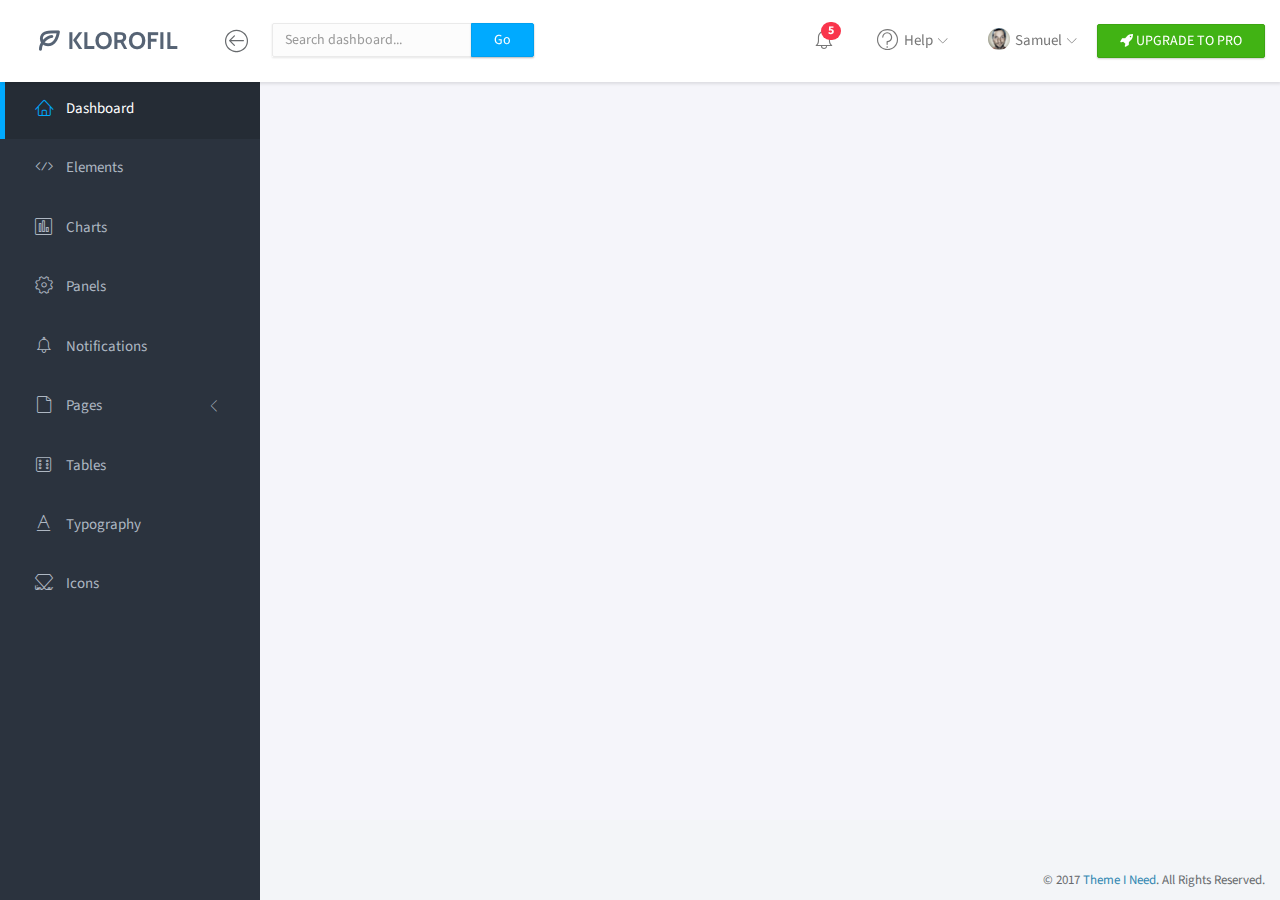
==== commit fd768bc7: "add chart" ====
--- a/template/index.html
+++ b/template/index.html
@@ -2,7 +2,7 @@
 <html lang="en">
 
 <head>
-	<title>Dashboard | Klorofil - Free Bootstrap Dashboard Template</title>
+	<title>Dashboard | malayu </title>
 	<meta charset="utf-8">
 	<meta http-equiv="X-UA-Compatible" content="IE=edge,chrome=1">
 	<meta name="viewport" content="width=device-width, initial-scale=1.0, maximum-scale=1.0, user-scalable=0">
@@ -118,8 +118,9 @@
 			<!-- MAIN CONTENT -->
 			<div class="main-content">
 				<div class="container-fluid">
+					<div id="container" style="min-width: 310px; height: 400px; margin: 0 auto"></div>
 					<!-- OVERVIEW -->
-					<div class="panel panel-headline">
+					<!-- <div class="panel panel-headline">
 						<div class="panel-heading">
 							<h3 class="panel-title">Weekly Overview</h3>
 							<p class="panel-subtitle">Period: Oct 14, 2016 - Oct 21, 2016</p>
@@ -183,12 +184,12 @@
 								</div>
 							</div>
 						</div>
-					</div>
+					</div> -->
 					<!-- END OVERVIEW -->
-					<div class="row">
-						<div class="col-md-6">
+					<!-- <div class="row">
+						<div class="col-md-6"> -->
 							<!-- RECENT PURCHASES -->
-							<div class="panel">
+							<!-- <div class="panel">
 								<div class="panel-heading">
 									<h3 class="panel-title">Recent Purchases</h3>
 									<div class="right">
@@ -252,12 +253,12 @@
 										<div class="col-md-6 text-right"><a href="#" class="btn btn-primary">View All Purchases</a></div>
 									</div>
 								</div>
-							</div>
+							</div> -->
 							<!-- END RECENT PURCHASES -->
-						</div>
-						<div class="col-md-6">
+						<!-- </div>
+						<div class="col-md-6"> -->
 							<!-- MULTI CHARTS -->
-							<div class="panel">
+							<!-- <div class="panel">
 								<div class="panel-heading">
 									<h3 class="panel-title">Projection vs. Realization</h3>
 									<div class="right">
@@ -268,14 +269,14 @@
 								<div class="panel-body">
 									<div id="visits-trends-chart" class="ct-chart"></div>
 								</div>
-							</div>
+							</div> -->
 							<!-- END MULTI CHARTS -->
-						</div>
+						<!-- </div>
 					</div>
 					<div class="row">
-						<div class="col-md-7">
+						<div class="col-md-7"> -->
 							<!-- TODO LIST -->
-							<div class="panel">
+							<!-- <div class="panel">
 								<div class="panel-heading">
 									<h3 class="panel-title">To-Do List</h3>
 									<div class="right">
@@ -326,12 +327,12 @@
 										</li>
 									</ul>
 								</div>
-							</div>
+							</div> -->
 							<!-- END TODO LIST -->
-						</div>
-						<div class="col-md-5">
+						<!-- </div>
+						<div class="col-md-5"> -->
 							<!-- TIMELINE -->
-							<div class="panel panel-scrolling">
+							<!-- <div class="panel panel-scrolling">
 								<div class="panel-heading">
 									<h3 class="panel-title">Recent User Activity</h3>
 									<div class="right">
@@ -364,14 +365,14 @@
 									</ul>
 									<button type="button" class="btn btn-primary btn-bottom center-block">Load More</button>
 								</div>
-							</div>
+							</div> -->
 							<!-- END TIMELINE -->
-						</div>
+						<!-- </div>
 					</div>
 					<div class="row">
-						<div class="col-md-4">
+						<div class="col-md-4"> -->
 							<!-- TASKS -->
-							<div class="panel">
+							<!-- <div class="panel">
 								<div class="panel-heading">
 									<h3 class="panel-title">My Tasks</h3>
 									<div class="right">
@@ -423,12 +424,12 @@
 										</li>
 									</ul>
 								</div>
-							</div>
+							</div> -->
 							<!-- END TASKS -->
-						</div>
-						<div class="col-md-4">
+						<!-- </div>
+						<div class="col-md-4"> -->
 							<!-- VISIT CHART -->
-							<div class="panel">
+							<!-- <div class="panel">
 								<div class="panel-heading">
 									<h3 class="panel-title">Website Visits</h3>
 									<div class="right">
@@ -439,12 +440,12 @@
 								<div class="panel-body">
 									<div id="visits-chart" class="ct-chart"></div>
 								</div>
-							</div>
+							</div> -->
 							<!-- END VISIT CHART -->
-						</div>
-						<div class="col-md-4">
+						<!-- </div>
+						<div class="col-md-4"> -->
 							<!-- REALTIME CHART -->
-							<div class="panel">
+							<!-- <div class="panel">
 								<div class="panel-heading">
 									<h3 class="panel-title">System Load</h3>
 									<div class="right">
@@ -465,7 +466,7 @@
 										<li>Processes: <span>259</span></li>
 									</ul>
 								</div>
-							</div>
+							</div> -->
 							<!-- END REALTIME CHART -->
 						</div>
 					</div>
@@ -489,8 +490,86 @@
 	<script src="assets/vendor/jquery.easy-pie-chart/jquery.easypiechart.min.js"></script>
 	<script src="assets/vendor/chartist/js/chartist.min.js"></script>
 	<script src="assets/scripts/klorofil-common.js"></script>
+	<script src="https://code.highcharts.com/highcharts.js"></script>
+	<script src="https://code.highcharts.com/modules/series-label.js"></script>
+	<script src="https://code.highcharts.com/modules/exporting.js"></script>
+
 	<script>
 	$(function() {
+		Highcharts.chart('container', {
+    title: {
+        text: 'Combination chart'
+    },
+    xAxis: {
+        categories: ['Jan.', 'Feb.', 'Mar.', 'Apr.', 'May','Jun.', 'Jul.', 'Aug.', 'Sep.', 'Oct','Nov.', 'Dec.']
+    },
+    labels: {
+        items: [{
+            html: 'Total fruit consumption',
+            style: {
+                left: '50px',
+                top: '18px',
+                color: (Highcharts.theme && Highcharts.theme.textColor) || 'black'
+            }
+        }]
+    },
+    series: [{
+        type: 'column',
+        name: '冷氣',
+        data: [3, 8, 25, 73, 225, 324, 561, 357, 275, 103, 65, 10]
+    }, {
+        type: 'column',
+        name: '除濕機',
+        data: [265, 383, 73, 45, 65, 32, 8, 25, 89, 135, 210, 365]
+    }, {
+        type: 'column',
+        name: '電風扇',
+        data: [20, 35, 68, 118, 297, 305, 378, 256, 210, 186, 103, 45]
+    }, {
+        type: 'spline',
+        name: '溫度',
+        data: [16.1, 16.5, 18.5, 21.9, 25.2, 27.7, 29.6, 29.2, 27.4, 24.5, 21.5, 17.9],
+        marker: {
+            lineWidth: 2,
+            lineColor: Highcharts.getOptions().colors[3],
+            fillColor: 'white'
+					}
+		}, {
+					type: 'spline',
+					name: '濕度',
+					data: [78.5, 80.6, 79.5, 77.8, 76.6, 77.3, 73.0, 74.1, 75.8, 75.3, 75.4, 75.4],
+					marker: {
+							lineWidth: 2,
+							lineColor: Highcharts.getOptions().colors[4],
+							fillColor: 'white'
+        }
+    }, {
+        type: 'pie',
+        name: 'Total consumption',
+        data: [{
+            name: 'Jane',
+            y: 13,
+            color: Highcharts.getOptions().colors[0] // Jane's color
+        }, {
+            name: 'John',
+            y: 23,
+            color: Highcharts.getOptions().colors[1] // John's color
+        }, {
+            name: 'Joe',
+            y: 19,
+            color: Highcharts.getOptions().colors[2] // Joe's color
+        }],
+        center: [100, 80],
+        size: 100,
+        showInLegend: false,
+        dataLabels: {
+            enabled: false
+        }
+    }]
+});
+
+
+
 		var data, options;
 
 		// headline charts
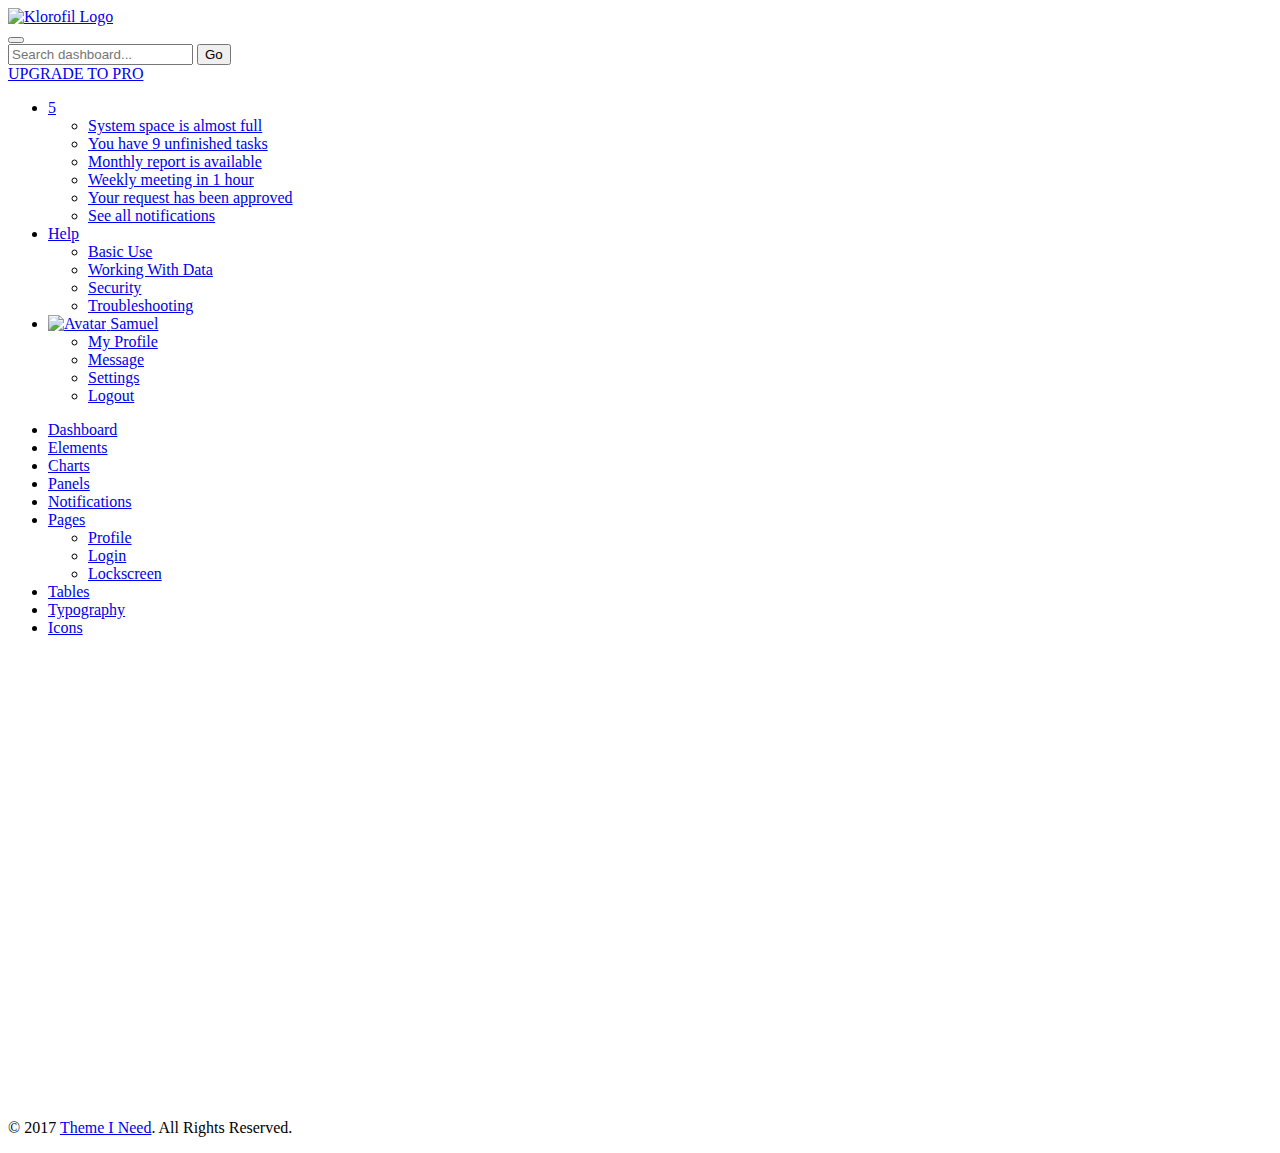
==== commit 1cf2d91a: "add map analysis" ====
--- a/template/index.html
+++ b/template/index.html
@@ -118,7 +118,7 @@
 			<!-- MAIN CONTENT -->
 			<div class="main-content">
 				<div class="container-fluid">
-					<div id="container" style="min-width: 310px; height: 400px; margin: 0 auto"></div>
+					<div id="container" style="min-width: 310px; height: 50vh; margin: 0 auto"></div>
 					<!-- OVERVIEW -->
 					<!-- <div class="panel panel-headline">
 						<div class="panel-heading">
@@ -498,14 +498,14 @@
 	$(function() {
 		Highcharts.chart('container', {
     title: {
-        text: 'Combination chart'
+        text: '溫度濕度與銷售量分析'
     },
     xAxis: {
         categories: ['Jan.', 'Feb.', 'Mar.', 'Apr.', 'May','Jun.', 'Jul.', 'Aug.', 'Sep.', 'Oct','Nov.', 'Dec.']
     },
     labels: {
         items: [{
-            html: 'Total fruit consumption',
+            //html: 'Total fruit consumption',
             style: {
                 left: '50px',
                 top: '18px',
@@ -516,19 +516,22 @@
     series: [{
         type: 'column',
         name: '冷氣',
-        data: [3, 8, 25, 73, 225, 324, 561, 357, 275, 103, 65, 10]
+        data: [23, 25, 28, 31, 36, 47, 60, 53, 44, 32, 25, 14]
     }, {
         type: 'column',
         name: '除濕機',
-        data: [265, 383, 73, 45, 65, 32, 8, 25, 89, 135, 210, 365]
+        data: [65, 58, 45, 32, 21, 12, 22, 33, 45, 46, 56, 63]
     }, {
         type: 'column',
         name: '電風扇',
-        data: [20, 35, 68, 118, 297, 305, 378, 256, 210, 186, 103, 45]
+        data: [18, 25, 31, 37, 47, 59, 50, 49, 38, 26, 12, 13]
     }, {
         type: 'spline',
         name: '溫度',
         data: [16.1, 16.5, 18.5, 21.9, 25.2, 27.7, 29.6, 29.2, 27.4, 24.5, 21.5, 17.9],
+				tooltip: {
+            valueSuffix: '°C'
+        },
         marker: {
             lineWidth: 2,
             lineColor: Highcharts.getOptions().colors[3],
@@ -538,151 +541,155 @@
 					type: 'spline',
 					name: '濕度',
 					data: [78.5, 80.6, 79.5, 77.8, 76.6, 77.3, 73.0, 74.1, 75.8, 75.3, 75.4, 75.4],
+					tooltip: {
+            valueSuffix: '%'
+        },
 					marker: {
 							lineWidth: 2,
 							lineColor: Highcharts.getOptions().colors[4],
 							fillColor: 'white'
         }
-    }, {
-        type: 'pie',
-        name: 'Total consumption',
-        data: [{
-            name: 'Jane',
-            y: 13,
-            color: Highcharts.getOptions().colors[0] // Jane's color
-        }, {
-            name: 'John',
-            y: 23,
-            color: Highcharts.getOptions().colors[1] // John's color
-        }, {
-            name: 'Joe',
-            y: 19,
-            color: Highcharts.getOptions().colors[2] // Joe's color
-        }],
-        center: [100, 80],
-        size: 100,
-        showInLegend: false,
-        dataLabels: {
-            enabled: false
-        }
+
+    // }, {
+    //     type: 'pie',
+    //     name: 'Total consumption',
+    //     data: [{
+    //         name: 'Jane',
+    //         y: 13,
+    //         color: Highcharts.getOptions().colors[0] // Jane's color
+    //     }, {
+    //         name: 'John',
+    //         y: 23,
+    //         color: Highcharts.getOptions().colors[1] // John's color
+    //     }, {
+    //         name: 'Joe',
+    //         y: 19,
+    //         color: Highcharts.getOptions().colors[2] // Joe's color
+    //     }],
+    //     center: [100, 80],
+    //     size: 100,
+    //     showInLegend: false,
+    //     dataLabels: {
+    //         enabled: false
+    //     }
     }]
 });
 
 
 
-		var data, options;
-
-		// headline charts
-		data = {
-			labels: ['Mon', 'Tue', 'Wed', 'Thu', 'Fri', 'Sat', 'Sun'],
-			series: [
-				[23, 29, 24, 40, 25, 24, 35],
-				[14, 25, 18, 34, 29, 38, 44],
-			]
-		};
-
-		options = {
-			height: 300,
-			showArea: true,
-			showLine: false,
-			showPoint: false,
-			fullWidth: true,
-			axisX: {
-				showGrid: false
-			},
-			lineSmooth: false,
-		};
-
-		new Chartist.Line('#headline-chart', data, options);
-
-
-		// visits trend charts
-		data = {
-			labels: ['Jan', 'Feb', 'Mar', 'Apr', 'May', 'Jun', 'Jul', 'Aug', 'Sep', 'Oct', 'Nov', 'Dec'],
-			series: [{
-				name: 'series-real',
-				data: [200, 380, 350, 320, 410, 450, 570, 400, 555, 620, 750, 900],
-			}, {
-				name: 'series-projection',
-				data: [240, 350, 360, 380, 400, 450, 480, 523, 555, 600, 700, 800],
-			}]
-		};
-
-		options = {
-			fullWidth: true,
-			lineSmooth: false,
-			height: "270px",
-			low: 0,
-			high: 'auto',
-			series: {
-				'series-projection': {
-					showArea: true,
-					showPoint: false,
-					showLine: false
-				},
-			},
-			axisX: {
-				showGrid: false,
-
-			},
-			axisY: {
-				showGrid: false,
-				onlyInteger: true,
-				offset: 0,
-			},
-			chartPadding: {
-				left: 20,
-				right: 20
-			}
-		};
-
-		new Chartist.Line('#visits-trends-chart', data, options);
-
-
-		// visits chart
-		data = {
-			labels: ['Mon', 'Tue', 'Wed', 'Thu', 'Fri', 'Sat', 'Sun'],
-			series: [
-				[6384, 6342, 5437, 2764, 3958, 5068, 7654]
-			]
-		};
-
-		options = {
-			height: 300,
-			axisX: {
-				showGrid: false
-			},
-		};
-
-		new Chartist.Bar('#visits-chart', data, options);
-
-
-		// real-time pie chart
-		var sysLoad = $('#system-load').easyPieChart({
-			size: 130,
-			barColor: function(percent) {
-				return "rgb(" + Math.round(200 * percent / 100) + ", " + Math.round(200 * (1.1 - percent / 100)) + ", 0)";
-			},
-			trackColor: 'rgba(245, 245, 245, 0.8)',
-			scaleColor: false,
-			lineWidth: 5,
-			lineCap: "square",
-			animate: 800
-		});
-
-		var updateInterval = 3000; // in milliseconds
-
-		setInterval(function() {
-			var randomVal;
-			randomVal = getRandomInt(0, 100);
-
-			sysLoad.data('easyPieChart').update(randomVal);
-			sysLoad.find('.percent').text(randomVal);
-		}, updateInterval);
-
-		function getRandomInt(min, max) {
-			return Math.floor(Math.random() * (max - min + 1)) + min;
-		}
+		// var data, options;
+    //
+		// // headline charts
+		// data = {
+		// 	labels: ['Mon', 'Tue', 'Wed', 'Thu', 'Fri', 'Sat', 'Sun'],
+		// 	series: [
+		// 		[23, 29, 24, 40, 25, 24, 35],
+		// 		[14, 25, 18, 34, 29, 38, 44],
+		// 	]
+		// };
+    //
+		// options = {
+		// 	height: 300,
+		// 	showArea: true,
+		// 	showLine: false,
+		// 	showPoint: false,
+		// 	fullWidth: true,
+		// 	axisX: {
+		// 		showGrid: false
+		// 	},
+		// 	lineSmooth: false,
+		// };
+    //
+		// new Chartist.Line('#headline-chart', data, options);
+    //
+    //
+		// // visits trend charts
+		// data = {
+		// 	labels: ['Jan', 'Feb', 'Mar', 'Apr', 'May', 'Jun', 'Jul', 'Aug', 'Sep', 'Oct', 'Nov', 'Dec'],
+		// 	series: [{
+		// 		name: 'series-real',
+		// 		data: [200, 380, 350, 320, 410, 450, 570, 400, 555, 620, 750, 900],
+		// 	}, {
+		// 		name: 'series-projection',
+		// 		data: [240, 350, 360, 380, 400, 450, 480, 523, 555, 600, 700, 800],
+		// 	}]
+		// };
+    //
+		// options = {
+		// 	fullWidth: true,
+		// 	lineSmooth: false,
+		// 	height: "270px",
+		// 	low: 0,
+		// 	high: 'auto',
+		// 	series: {
+		// 		'series-projection': {
+		// 			showArea: true,
+		// 			showPoint: false,
+		// 			showLine: false
+		// 		},
+		// 	},
+		// 	axisX: {
+		// 		showGrid: false,
+    //
+		// 	},
+		// 	axisY: {
+		// 		showGrid: false,
+		// 		onlyInteger: true,
+		// 		offset: 0,
+		// 	},
+		// 	chartPadding: {
+		// 		left: 20,
+		// 		right: 20
+		// 	}
+		// };
+    //
+		// new Chartist.Line('#visits-trends-chart', data, options);
+    //
+    //
+		// // visits chart
+		// data = {
+		// 	labels: ['Mon', 'Tue', 'Wed', 'Thu', 'Fri', 'Sat', 'Sun'],
+		// 	series: [
+		// 		[6384, 6342, 5437, 2764, 3958, 5068, 7654]
+		// 	]
+		// };
+    //
+		// options = {
+		// 	height: 300,
+		// 	axisX: {
+		// 		showGrid: false
+		// 	},
+		// };
+    //
+		// new Chartist.Bar('#visits-chart', data, options);
+    //
+    //
+		// // real-time pie chart
+		// var sysLoad = $('#system-load').easyPieChart({
+		// 	size: 130,
+		// 	barColor: function(percent) {
+		// 		return "rgb(" + Math.round(200 * percent / 100) + ", " + Math.round(200 * (1.1 - percent / 100)) + ", 0)";
+		// 	},
+		// 	trackColor: 'rgba(245, 245, 245, 0.8)',
+		// 	scaleColor: false,
+		// 	lineWidth: 5,
+		// 	lineCap: "square",
+		// 	animate: 800
+		// });
+    //
+		// var updateInterval = 3000; // in milliseconds
+    //
+		// setInterval(function() {
+		// 	var randomVal;
+		// 	randomVal = getRandomInt(0, 100);
+    //
+		// 	sysLoad.data('easyPieChart').update(randomVal);
+		// 	sysLoad.find('.percent').text(randomVal);
+		// }, updateInterval);
+    //
+		// function getRandomInt(min, max) {
+		// 	return Math.floor(Math.random() * (max - min + 1)) + min;
+		// }
 
 	});
 	</script>
